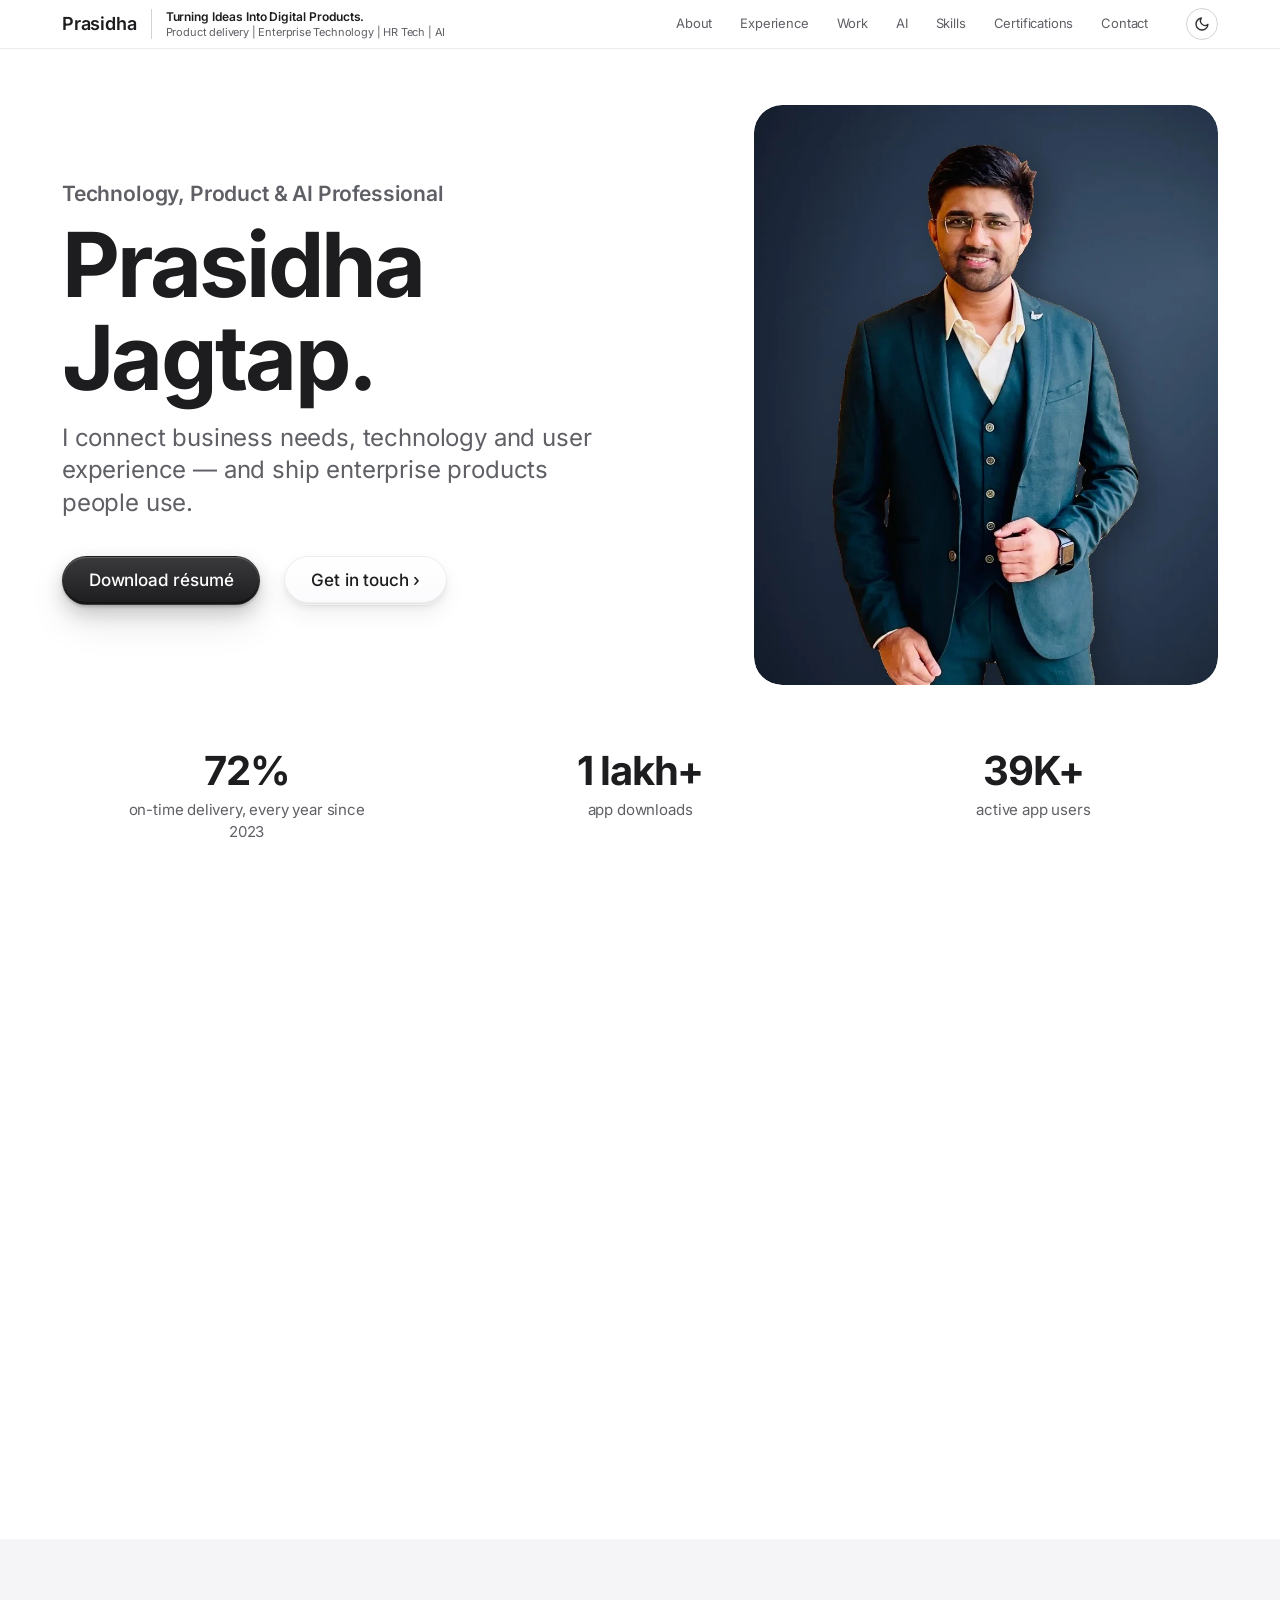
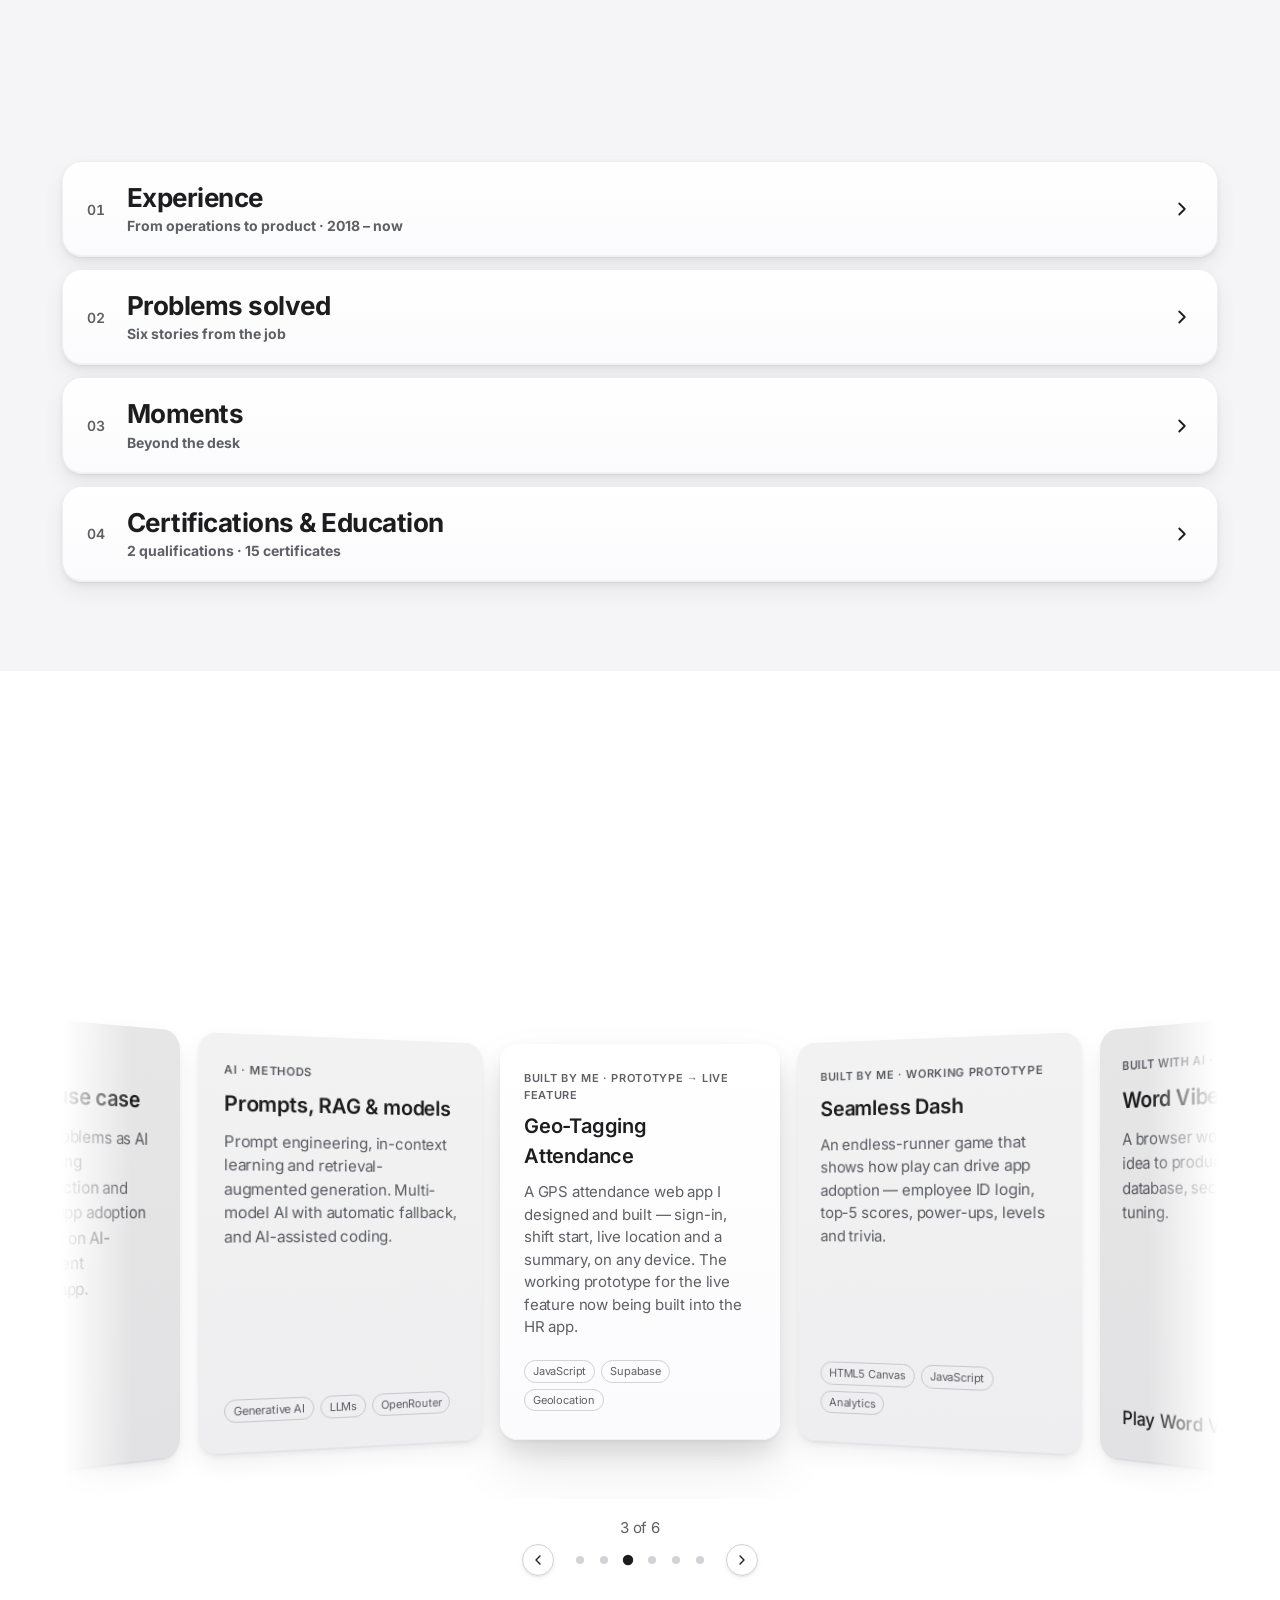
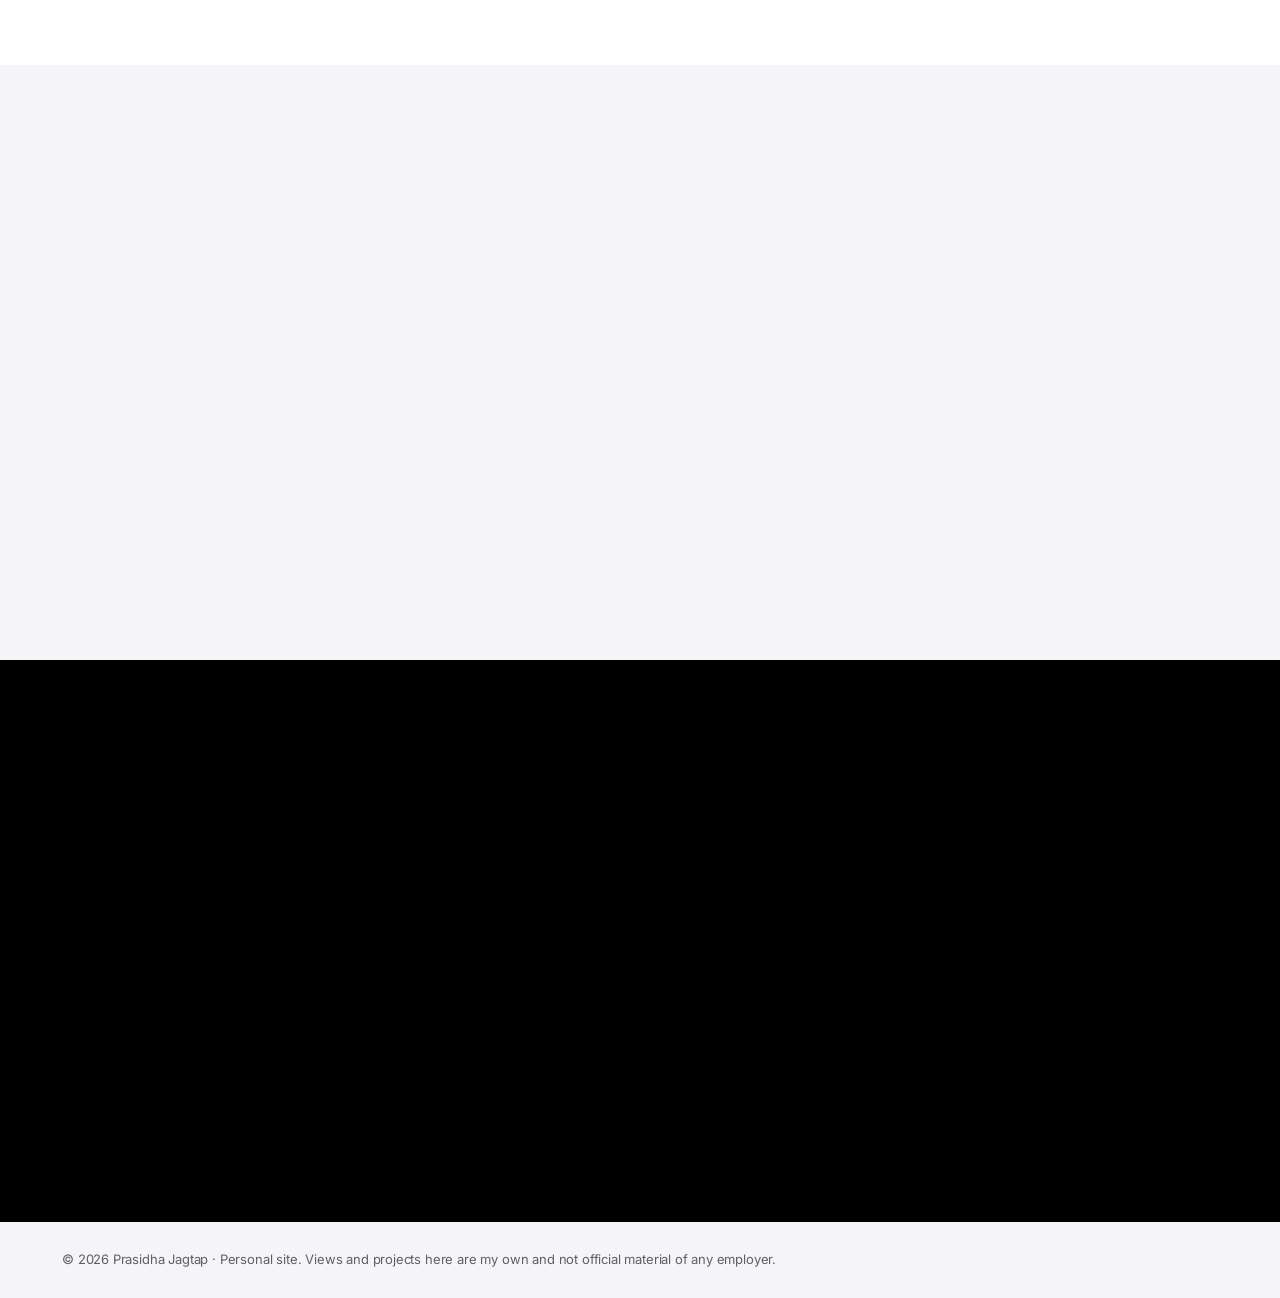
==== index.html @ 64212fa2 "Add "Want a website of your own?" one-tap enquiry at Let's talk - New button under the contact butto" ====
<!doctype html>
<!--
  Prasidha Jagtap — personal website
  Designed & developed by Prasidha Jagtap · https://prasidhajagtap.github.io/prasidha_jagtap/
  © 2026 Prasidha Jagtap. All rights reserved. Design, text, images and code may not be copied or reused without written permission.
-->
<html lang="en-IN" data-developer="Prasidha Jagtap">
<head>
  <meta charset="utf-8">
  <meta name="viewport" content="width=device-width, initial-scale=1, viewport-fit=cover">
  <meta http-equiv="X-UA-Compatible" content="IE=edge">
  <!-- Security: only this site's own files may load (plus the private visit counter); no injected scripts, frames or plugins -->
  <meta http-equiv="Content-Security-Policy" content="default-src 'self'; script-src 'self'; style-src 'self'; font-src 'self'; img-src 'self' data:; connect-src 'self' https://vibbknwnszoescejukud.supabase.co; object-src 'none'; base-uri 'self'; form-action 'none'; frame-src 'none'; upgrade-insecure-requests">
  <meta name="referrer" content="strict-origin-when-cross-origin">

  <!-- ===== SEO: main search result text ===== -->
  <!-- SITE ADDRESS: https://prasidhajagtap.github.io/prasidha_jagtap/
       If it changes (e.g. to Cloudflare), replace it in this file, robots.txt, sitemap.xml and 404.html. -->
  <title>Prasidha Jagtap – Technology, Product &amp; AI Professional</title>
  <meta name="description" content="Prasidha Jagtap – Technology, Product &amp; AI Professional. Turning ideas into digital products: product delivery, enterprise technology, HR tech and AI. Navi Mumbai, India.">
  <meta name="author" content="Prasidha Jagtap">
  <meta name="copyright" content="© 2026 Prasidha Jagtap. All rights reserved.">
  <meta name="designer" content="Prasidha Jagtap">
  <meta name="robots" content="index, follow, max-image-preview:large">
  <link rel="canonical" href="https://prasidhajagtap.github.io/prasidha_jagtap/">

  <!-- ===== Social share preview (LinkedIn, WhatsApp, X) ===== -->
  <meta property="og:type" content="profile">
  <meta property="og:site_name" content="Prasidha Jagtap">
  <meta property="og:title" content="Prasidha Jagtap – Technology, Product & AI Professional">
  <meta property="og:description" content="Turning ideas into digital products · Product delivery · Enterprise technology · HR tech · AI.">
  <meta property="og:url" content="https://prasidhajagtap.github.io/prasidha_jagtap/">
  <meta property="og:image" content="https://prasidhajagtap.github.io/prasidha_jagtap/assets/og-image.jpg?v=2">
  <meta property="og:image:type" content="image/jpeg">
  <meta property="og:image:width" content="1200">
  <meta property="og:image:height" content="630">
  <meta property="og:image:alt" content="Prasidha Jagtap – Technology, Product & AI Professional">
  <meta property="og:locale" content="en_IN">
  <meta property="profile:first_name" content="Prasidha">
  <meta property="profile:last_name" content="Jagtap">
  <meta name="twitter:card" content="summary_large_image">
  <meta name="twitter:title" content="Prasidha Jagtap – Technology, Product & AI Professional">
  <meta name="twitter:description" content="Turning ideas into digital products · Product delivery · Enterprise technology · HR tech · AI.">
  <meta name="twitter:image" content="https://prasidhajagtap.github.io/prasidha_jagtap/assets/og-image.jpg?v=2">

  <meta name="theme-color" content="#ffffff">
  <meta name="color-scheme" content="light dark">
  <meta name="format-detection" content="telephone=no">
  <link rel="icon" href="data:image/svg+xml,%3Csvg xmlns='http://www.w3.org/2000/svg' viewBox='0 0 64 64'%3E%3Crect width='64' height='64' rx='14' fill='%23000'/%3E%3Ctext x='32' y='44' font-family='-apple-system,Helvetica,Arial' font-size='34' font-weight='700' fill='%23fff' text-anchor='middle'%3EP%3C/text%3E%3C/svg%3E">
  <link rel="apple-touch-icon" href="assets/prasidha.jpg">
  <link rel="stylesheet" href="style.css?v=31">
  <script src="theme-init.js?v=31"></script>

  <!-- ===== Structured data: tells Google and AI search who this page is about ===== -->
  <script type="application/ld+json">
{
  "@context": "https://schema.org",
  "@type": "ProfilePage",
  "url": "https://prasidhajagtap.github.io/prasidha_jagtap/",
  "name": "Prasidha Jagtap – Technology, Product & AI Professional",
  "mainEntity": {
    "@type": "Person",
    "@id": "https://prasidhajagtap.github.io/prasidha_jagtap/#person",
    "name": "Prasidha Jagtap",
    "givenName": "Prasidha",
    "familyName": "Jagtap",
    "jobTitle": "Assistant Manager – Technology Analyst",
    "description": "Technology, Product & AI Professional turning ideas into digital products: product delivery, enterprise technology, HR tech and AI.",
    "url": "https://prasidhajagtap.github.io/prasidha_jagtap/",
    "image": "https://prasidhajagtap.github.io/prasidha_jagtap/assets/prasidha.jpg",
    "sameAs": [
      "https://www.linkedin.com/in/prasidhajagtap",
      "https://github.com/prasidhajagtap"
    ],
    "worksFor": {
      "@type": "Organization",
      "name": "Seamex",
      "description": "HR Shared Services Centre of the Aditya Birla Group",
      "parentOrganization": {
        "@type": "Organization",
        "name": "Aditya Birla Group"
      }
    },
    "address": {
      "@type": "PostalAddress",
      "addressLocality": "Navi Mumbai",
      "addressRegion": "Maharashtra",
      "addressCountry": "IN"
    },
    "alumniOf": [
      {
        "@type": "EducationalOrganization",
        "name": "CDAC Pune (Centre for Development of Advanced Computing)"
      },
      {
        "@type": "CollegeOrUniversity",
        "name": "St. Vincent Pallotti College of Engineering and Technology",
        "address": "Nagpur"
      }
    ],
    "hasCredential": [
      {
        "@type": "EducationalOccupationalCredential",
        "name": "Artificial Intelligence Essentials",
        "recognizedBy": {
          "@type": "Organization",
          "name": "University of Pennsylvania"
        }
      },
      {
        "@type": "EducationalOccupationalCredential",
        "name": "Introduction to User Experience Design",
        "recognizedBy": {
          "@type": "Organization",
          "name": "Georgia Institute of Technology"
        }
      },
      {
        "@type": "EducationalOccupationalCredential",
        "name": "Business Analysis Fundamentals",
        "recognizedBy": {
          "@type": "Organization",
          "name": "Microsoft"
        }
      },
      {
        "@type": "EducationalOccupationalCredential",
        "name": "Advanced Prompt Engineering for Everyone",
        "recognizedBy": {
          "@type": "Organization",
          "name": "Vanderbilt University"
        }
      }
    ],
    "knowsAbout": [
      "Product Delivery",
      "Product Management",
      "Product Ownership",
      "Digital Transformation",
      "Technology Analysis",
      "Product Solutioning",
      "Enterprise Applications",
      "HR Technology",
      "Mobile App Delivery",
      "Digital Employee Experience",
      "AI Enablement",
      "Generative AI",
      "Prompt Engineering",
      "Retrieval Augmented Generation",
      "AI-assisted Product Development",
      "UX Design",
      "User Journeys",
      "Requirements Analysis",
      "BRD",
      "FRD",
      "User Acceptance Testing",
      "Release Management",
      "Stakeholder Management",
      "Vendor Management",
      "Security Remediation",
      "ISO 9001 (QMS)",
      "ISO/IEC 27001 (ISMS)",
      "ISO/IEC 27701 (PIMS)",
      "Internal Audit",
      "Azure AD",
      "Microsoft Azure",
      "AWS",
      "PeopleSoft",
      "SharePoint",
      "Google Play Console",
      "Apple App Store Connect",
      "JavaScript",
      "React",
      "Node.js",
      "Java",
      "SQL"
    ],
    "alternateName": [
      "Prasidha",
      "prasidhajagtap"
    ],
    "knowsLanguage": [
      "English",
      "Hindi"
    ],
    "homeLocation": {
      "@type": "Place",
      "name": "Nagpur, Maharashtra, India"
    },
    "disambiguatingDescription": "Technology, Product & AI Professional"
  },
  "dateModified": "2026-10-04",
  "inLanguage": "en-IN",
  "creator": {
    "@id": "https://prasidhajagtap.github.io/prasidha_jagtap/#person"
  },
  "copyrightHolder": {
    "@id": "https://prasidhajagtap.github.io/prasidha_jagtap/#person"
  },
  "copyrightYear": 2026
}
  </script>
</head>
<body>

  <!-- ===== TOP MENU (frosted glass) ===== -->
  <nav class="nav" aria-label="Main">
    <div class="nav-inner">
      <a href="#top" class="brand">
        <!-- Small profile picture: slides in once the big photo has scrolled away -->
        <span class="brand-pic" aria-hidden="true"><picture>
          <source srcset="assets/prasidha-avatar.webp" type="image/webp">
          <img src="assets/prasidha-avatar.jpg" width="64" height="64" alt="">
        </picture></span>
        <span class="brand-name">Prasidha</span>
        <span class="brand-tag">
          <span class="bt-1">Turning Ideas Into Digital Products.</span>
          <span class="bt-2"><span class="nw">Product delivery |</span> <span class="nw">Enterprise Technology |</span> <span class="nw">HR Tech | AI</span></span>
        </span>
      </a>
      <div class="nav-right">
        <ul id="nav-links">
          <li><a href="#about">About</a></li>
          <li><a href="#experience">Experience</a></li>
          <li><a href="#work">Work</a></li>
          <li><a href="#ai">AI</a></li>
          <li><a href="#skills">Skills</a></li>
          <li><a href="#certifications">Certifications</a></li>
          <li><a href="#contact">Contact</a></li>
          <li class="menu-only"><button type="button" class="menu-theme" data-theme-toggle><span class="mt-dark">Dark mode</span><span class="mt-light">Light mode</span></button></li>
        </ul>
        <button type="button" class="icon-btn theme-toggle" aria-label="Switch to dark mode" data-theme-toggle>
          <svg class="moon" viewBox="0 0 24 24" fill="none" stroke="currentColor" stroke-width="2" stroke-linecap="round" stroke-linejoin="round" aria-hidden="true"><path d="M21 12.8A9 9 0 1 1 11.2 3a7 7 0 0 0 9.8 9.8z"/></svg>
          <svg class="sun" viewBox="0 0 24 24" fill="none" stroke="currentColor" stroke-width="2" stroke-linecap="round" aria-hidden="true"><circle cx="12" cy="12" r="4.5"/><path d="M12 2v2M12 20v2M4.9 4.9l1.4 1.4M17.7 17.7l1.4 1.4M2 12h2M20 12h2M4.9 19.1l1.4-1.4M17.7 6.3l1.4-1.4"/></svg>
        </button>
        <button type="button" class="icon-btn menu-toggle" aria-label="Open menu" aria-expanded="false" aria-controls="nav-links" data-menu-toggle>
          <svg viewBox="0 0 24 24" fill="none" stroke="currentColor" stroke-width="2" stroke-linecap="round" aria-hidden="true"><path d="M4 8h16M4 16h16"/></svg>
        </button>
      </div>
    </div>
  </nav>

  <main id="top">

    <!-- ===== HERO ===== -->
    <header class="hero">
      <div class="hero-text">
      <p class="eyebrow reveal">Technology, Product &amp; AI Professional</p>
      <h1 class="reveal">Prasidha Jagtap.</h1>
      <p class="lead reveal">I connect business needs, technology and user experience — and ship enterprise products people use.</p>
      <div class="actions reveal">
        <a class="btn btn-solid btn-3d hero-cta" href="assets/Prasidha-Jagtap-Resume.pdf" download data-resume>Download résumé</a>
        <a class="btn btn-soft btn-3d hero-cta" href="#contact">Get in touch <span aria-hidden="true">›</span></a>
      </div>
      </div>
      <figure class="portrait reveal">
        <picture>
          <source srcset="assets/prasidha.webp" type="image/webp">
          <img src="assets/prasidha.jpg" width="850" height="1062" fetchpriority="high" alt="Prasidha Jagtap, Technology, Product &amp; AI Professional">
        </picture>
      </figure>
    </header>

    <!-- ===== AT A GLANCE ===== -->
    <section class="stats-band" aria-label="At a glance">
      <div class="wrap stats">
        <div class="stat reveal"><strong>100%</strong><span>on-time delivery, every year since 2023</span></div>
        <div class="stat reveal"><strong>1 lakh+</strong><span>app downloads</span></div>
        <div class="stat reveal"><strong>54K+</strong><span>active app users</span></div>
        <div class="stat reveal"><strong>6</strong><span>countries the app launched in</span></div>
        <div class="stat reveal"><strong>100%</strong><span>security audit findings fixed</span></div>
        <div class="stat reveal"><strong>98%</strong><span>stable app releases, zero critical bugs</span></div>
      </div>
    </section>

    <!-- ===== ABOUT ===== -->
    <section id="about" class="section">
      <div class="wrap narrow">
        <p class="kicker reveal">About</p>
        <p class="statement reveal">
          <strong>I manage and take care of an enterprise HR app on iOS and Android</strong> — used by employees and managers from hire to retire —
          from an idea to a working release, across countries, teams and partners.
          <strong>I pair my technology knowledge with AI as a tool — to solve bigger problems and get more done.</strong>
        </p>
      </div>
    </section>

    <!-- ===== EXPLORE: stacked chapters (accordion) ===== -->
    <section id="explore" class="section alt">
      <div class="wrap">
        <p class="kicker reveal">Explore</p>
        <h2 class="reveal">My story, in chapters.</h2>

        <div class="stack-acc" data-accordion>

          <!-- 01 Experience -->
          <article class="acc" id="experience">
            <h3 class="acc-h">
              <button type="button" class="acc-btn" id="acc-exp-btn" aria-expanded="false" aria-controls="acc-exp">
                <span class="acc-num">01</span>
                <span class="acc-text"><span class="acc-title">Experience</span><span class="acc-sub">From operations to product · 2018 – now</span></span>
                <svg class="acc-chev" viewBox="0 0 24 24" fill="none" stroke="currentColor" stroke-width="2" stroke-linecap="round" stroke-linejoin="round" aria-hidden="true"><path d="M9 6l6 6-6 6"/></svg>
              </button>
            </h3>
            <div class="acc-panel" id="acc-exp" role="region" aria-labelledby="acc-exp-btn">
              <div class="acc-inner">

                <!-- Journey timeline: fills up on scroll, 2026 keeps pulsing -->
                <ol class="journey2" data-journey aria-label="Career journey">
                  <li><span class="j-dot" aria-hidden="true"></span><span class="j-year">2018</span><span class="j-label">Airline operations</span><span class="j-org">IndiGo Airlines</span></li>
                  <li><span class="j-dot" aria-hidden="true"></span><span class="j-year">2020</span><span class="j-label">Customer experience</span><span class="j-org">Amazon</span></li>
                  <li><span class="j-dot" aria-hidden="true"></span><span class="j-year">2023</span><span class="j-label">Full-stack training → Technology Analyst Trainee</span><span class="j-org">CDAC Pune</span></li>
                  <li><span class="j-dot" aria-hidden="true"></span><span class="j-year">2024</span><span class="j-label">Promoted to Assistant Manager</span><span class="j-org">Jun 2024</span></li>
                  <li class="j-now"><span class="j-dot" aria-hidden="true"></span><span class="j-year">2026</span><span class="j-label">Product delivery &amp; AI</span><span class="j-org">Now — and growing</span></li>
                </ol>

                <!-- Current role: short summary + "Know more" -->
                <article class="role current-role">
                  <div class="role-head">
                    <div>
                      <h4 class="role-name">Seamex · Aditya Birla Group</h4>
                      <p class="org">Assistant Manager — Technology Analyst · HR Shared Services Centre, Navi Mumbai</p>
                    </div>
                    <span class="year">Jun 2023 — Present</span>
                  </div>
                  <div class="mini-stats three">
                    <div><strong>3+</strong><span>years as a Technology Analyst</span></div>
                    <div><strong>5,000+</strong><span>users trained on the app</span></div>
                    <div><strong>10+</strong><span>live demos run</span></div>
                  </div>

                  <button type="button" class="btn btn-solid know-more" aria-expanded="false" aria-controls="exp-more" data-more>
                    <span data-more-label>Know more</span>
                    <svg viewBox="0 0 24 24" fill="none" stroke="currentColor" stroke-width="2" stroke-linecap="round" stroke-linejoin="round" aria-hidden="true"><path d="M6 9l6 6 6-6"/></svg>
                  </button>

                  <div class="more-panel" id="exp-more">
                    <div class="more-inner">
                      <h5 class="kicker">Also part of the role</h5>
                      <dl class="areas-list">
                        <div><dt>Data &amp; integration</dt><dd>Secure data transfers and master-data mapping — 100% data consistency across systems.</dd></div>
                        <div><dt>Cost optimisation</dt><dd>Infrastructure and storage cost analysis with IT and the development partner.</dd></div>
                        <div><dt>Documentation</dt><dd>Business, functional and test documents and SOPs for every change.</dd></div>
                      </dl>

                      <h5 class="kicker">Key highlights of work done on the app</h5>
                      <ul class="chips">
                        <li>Digital ID Card</li>
                        <li>Enterprise SSO sign-in</li>
                        <li>Account recovery (PIN reset)</li>
                        <li>PIN &amp; biometric login</li>
                        <li>Multi-device login</li>
                        <li>Interactive notifications</li>
                        <li>Interactive banners</li>
                        <li>Team events &amp; celebrations</li>
                        <li>Leave cancellation</li>
                        <li>Development plans</li>
                        <li>Employee surveys</li>
                        <li>Awards &amp; nominations</li>
                        <li>Dark mode</li>
                        <li>Accessibility</li>
                        <li>Security &amp; stability updates</li>
                      </ul>

                      <div class="earlier">
                        <h5 class="kicker">Before technology</h5>
                        <div class="row">
                          <div>
                            <h4>Associate · Amazon</h4>
                            <p class="org">Handled high volumes of customer calls and emails in a structured, service-driven process — sharpening issue resolution, clear communication and process discipline.</p>
                          </div>
                        </div>
                        <div class="row">
                          <div>
                            <h4>Officer – Security · IndiGo Airlines</h4>
                            <p class="org">Kept the aerodrome secure and supported flight and passenger safety under strict aviation procedures — building operational discipline, attention to detail and calm under pressure.</p>
                          </div>
                        </div>
                      </div>
                    </div>
                  </div>
                </article>
              </div>
            </div>
          </article>

          <!-- 02 Problems solved -->
          <article class="acc" id="work">
            <h3 class="acc-h">
              <button type="button" class="acc-btn" id="acc-work-btn" aria-expanded="false" aria-controls="acc-work">
                <span class="acc-num">02</span>
                <span class="acc-text"><span class="acc-title">Problems solved</span><span class="acc-sub">Six stories from the job</span></span>
                <svg class="acc-chev" viewBox="0 0 24 24" fill="none" stroke="currentColor" stroke-width="2" stroke-linecap="round" stroke-linejoin="round" aria-hidden="true"><path d="M9 6l6 6-6 6"/></svg>
              </button>
            </h3>
            <div class="acc-panel" id="acc-work" role="region" aria-labelledby="acc-work-btn">
              <div class="acc-inner">
                <div class="coverflow cf-dark cf-cards" data-coverflow data-cf-mode="cards" aria-roledescription="carousel" aria-label="Problems solved">
                  <div class="cf-stage">
                  <article class="card case cf-item">
                    <p class="status">App feature · Rollout &amp; training</p>
                    <h4>Geo-fencing attendance</h4>
                    <p>Supported the rollout of the app’s geo-fencing attendance feature and trained business teams to use it.</p>
                  </article>
                  <article class="card case cf-item">
                    <p class="status">Global rollout</p>
                    <h4>Taking the HR app to new countries</h4>
                    <p>Managed the app's launch end to end in Canada, parts of the USA, Sweden, Thailand, Indonesia and China — with daily check-ins on risks and progress.</p>
                    <p class="result">Private access for teams across <strong>13+ regions</strong>.</p>
                  </article>
                  <article class="card case cf-item">
                    <p class="status">Sign-in &amp; security</p>
                    <h4>A simpler, safer login experience</h4>
                    <p>Enhanced the app’s authentication with enterprise single sign-on (SSO), refreshed the login screen, and improved account recovery and multi-device notifications.</p>
                    <p class="result"><strong>15% fewer</strong> login issues.</p>
                  </article>
                  <article class="card case cf-item">
                    <p class="status">Event app · Managed end to end</p>
                    <h4>Group Awards App</h4>
                    <p>Managed and handled the complete app for a group-wide awards programme in FY 2025&#8209;26 — from solutioning and setup to running it live throughout the event, with on-ground support for attendees on iOS and Android.</p>
                    <p class="result"><strong>1,060 downloads</strong> — 598 iOS, 462 Android.</p>
                  </article>
                  <article class="card case cf-item">
                    <p class="status">Quality at scale</p>
                    <h4>Releases people can trust</h4>
                    <p>Tested every build, found the patterns behind repeat issues, and helped first-line support fix them faster.</p>
                    <p class="result"><strong>12% faster</strong> fixes · <strong>200+</strong> issues solved, <strong>98%</strong> answered on time.</p>
                  </article>
                  <article class="card case cf-item">
                    <p class="status">Enablement</p>
                    <h4>Helping people actually use the app</h4>
                    <p>Wrote clear user guides and stakeholder documents, and standard templates for change requests and FAQs.</p>
                    <p class="result"><strong>20% more</strong> feature use · <strong>35%</strong> better audit readiness.</p>
                  </article>
                  </div>
                  <p class="cf-caption" aria-live="polite" data-cf-caption></p>
                  <div class="cf-controls">
                    <button type="button" class="icon-btn" data-cf-prev aria-label="Previous"><svg viewBox="0 0 24 24" fill="none" stroke="currentColor" stroke-width="2" stroke-linecap="round" stroke-linejoin="round" aria-hidden="true"><path d="M15 6l-6 6 6 6"/></svg></button>
                    <div class="cf-dots" data-cf-dots></div>
                    <button type="button" class="icon-btn" data-cf-next aria-label="Next"><svg viewBox="0 0 24 24" fill="none" stroke="currentColor" stroke-width="2" stroke-linecap="round" stroke-linejoin="round" aria-hidden="true"><path d="M9 6l6 6-6 6"/></svg></button>
                  </div>
                </div>
              </div>
            </div>
          </article>

          <!-- 03 Moments (Cover Flow) -->
          <article class="acc" id="moments">
            <h3 class="acc-h">
              <button type="button" class="acc-btn" id="acc-mom-btn" aria-expanded="false" aria-controls="acc-mom">
                <span class="acc-num">03</span>
                <span class="acc-text"><span class="acc-title">Moments</span><span class="acc-sub">Beyond the desk</span></span>
                <svg class="acc-chev" viewBox="0 0 24 24" fill="none" stroke="currentColor" stroke-width="2" stroke-linecap="round" stroke-linejoin="round" aria-hidden="true"><path d="M9 6l6 6-6 6"/></svg>
              </button>
            </h3>
            <div class="acc-panel" id="acc-mom" role="region" aria-labelledby="acc-mom-btn">
              <div class="acc-inner">
                <div class="coverflow cf-dark cf-photos" data-coverflow data-cf-mode="photos" aria-roledescription="carousel" aria-label="Moments">
                  <div class="cf-stage">
                    <figure class="cf-item cf-linkedin">
                      <picture>
                        <source srcset="assets/moment-linkedin.webp" type="image/webp">
                        <img src="assets/moment-linkedin.jpg" width="1000" height="1000" loading="lazy"
                             alt="Prasidha Jagtap celebrating a LinkedIn follower milestone on the company page">
                      </picture>
                      <figcaption><strong>First milestone.</strong> Celebrating a follower milestone on the company LinkedIn page I managed.</figcaption>
                    </figure>
                    <figure class="cf-item cf-site">
                      <picture>
                        <source srcset="assets/moment-site-visit.webp" type="image/webp">
                        <img src="assets/moment-site-visit.jpg" width="800" height="1200" loading="lazy"
                             alt="Prasidha Jagtap on site, training users on the HR app">
                      </picture>
                      <figcaption><strong>On the ground.</strong> Training users on the HR app at a business unit’s site.</figcaption>
                    </figure>
                    <figure class="cf-item cf-summit">
                      <picture>
                        <source srcset="assets/moment-ai-summit.webp" type="image/webp">
                        <img src="assets/moment-ai-summit.jpg" width="800" height="1067" loading="lazy"
                             alt="Prasidha Jagtap at the ServiceNow AI Summit">
                      </picture>
                      <figcaption><strong>Keeping up.</strong> At the ServiceNow AI Summit, following how AI is changing enterprise technology.</figcaption>
                    </figure>
                  </div>
                  <p class="cf-caption" aria-live="polite" data-cf-caption></p>
                  <div class="cf-controls">
                    <button type="button" class="icon-btn" data-cf-prev aria-label="Previous photo"><svg viewBox="0 0 24 24" fill="none" stroke="currentColor" stroke-width="2" stroke-linecap="round" stroke-linejoin="round" aria-hidden="true"><path d="M15 6l-6 6 6 6"/></svg></button>
                    <div class="cf-dots" data-cf-dots></div>
                    <button type="button" class="icon-btn" data-cf-next aria-label="Next photo"><svg viewBox="0 0 24 24" fill="none" stroke="currentColor" stroke-width="2" stroke-linecap="round" stroke-linejoin="round" aria-hidden="true"><path d="M9 6l6 6-6 6"/></svg></button>
                  </div>
                </div>
              </div>
            </div>
          </article>

          <!-- 04 Certifications & Education -->
          <article class="acc" id="certifications">
            <h3 class="acc-h">
              <button type="button" class="acc-btn" id="acc-cert-btn" aria-expanded="false" aria-controls="acc-cert">
                <span class="acc-num">04</span>
                <span class="acc-text"><span class="acc-title">Certifications &amp; Education</span><span class="acc-sub">2 qualifications · 15 certificates</span></span>
                <svg class="acc-chev" viewBox="0 0 24 24" fill="none" stroke="currentColor" stroke-width="2" stroke-linecap="round" stroke-linejoin="round" aria-hidden="true"><path d="M9 6l6 6-6 6"/></svg>
              </button>
            </h3>
            <div class="acc-panel" id="acc-cert" role="region" aria-labelledby="acc-cert-btn">
              <div class="acc-inner">
                <div class="rows edu" id="education">
                  <div class="row">
                    <div>
                      <h4>PG Diploma in Advanced Computing (PG-DAC)</h4>
                      <p class="org">CDAC Pune · Full-stack development · 73%</p>
                    </div>
                    <span class="year">2023</span>
                  </div>
                  <div class="row">
                    <div>
                      <h4>B.E. Electronics &amp; Telecommunication Engineering</h4>
                      <p class="org">St. Vincent Pallotti College of Engineering and Technology, Nagpur · CGPA 7.09</p>
                    </div>
                    <span class="year">2017</span>
                  </div>
                </div>

                <div class="certs">
                  <div class="cert-group">
                    <h4>AI</h4>
                    <ul>
                      <li><strong>Artificial Intelligence Essentials</strong><span>University of Pennsylvania · 2026</span></li>
                      <li><strong>Advanced Prompt Engineering for Everyone</strong><span>Vanderbilt University · 2025</span></li>
                      <li><strong>Prompt Engineering for ChatGPT</strong><span>Vanderbilt University · 2022</span></li>
                    </ul>
                  </div>
                  <div class="cert-group">
                    <h4>Product &amp; UX</h4>
                    <ul>
                      <li><strong>Introduction to User Experience Design</strong><span>Georgia Institute of Technology · 2026</span></li>
                      <li><strong>Business Analysis Fundamentals</strong><span>Microsoft · 2026</span></li>
                      <li><strong>Agile Project Management with Jira Cloud</strong><span>LinkedIn · 2023</span></li>
                      <li><strong>Business Analysis: Essential Tools and Techniques</strong><span>LinkedIn · 2023</span></li>
                    </ul>
                  </div>
                  <div class="cert-group">
                    <h4>Data</h4>
                    <ul>
                      <li><strong>Power BI: Dashboards for Beginners</strong><span>LinkedIn · 2025</span></li>
                      <li><strong>Excel Basics for Data Analysis</strong><span>IBM · 2024</span></li>
                      <li><strong>SQL (Basic)</strong><span>HackerRank · 2023</span></li>
                      <li><strong>Learning Python</strong><span>LinkedIn · 2022</span></li>
                    </ul>
                  </div>
                  <div class="cert-group">
                    <h4>Quality, security &amp; customer</h4>
                    <ul>
                      <li><strong>Internal Auditor – ISO 9001 (QMS)</strong><span>Certified 2024 · recertified 2026</span></li>
                      <li><strong>Internal Auditor – ISO/IEC 27001 (ISMS)</strong><span>Certified 2024 · recertified 2026</span></li>
                      <li><strong>Internal Auditor – ISO/IEC 27701 (PIMS)</strong><span>Certified 2024 · recertified 2026</span></li>
                      <li><strong>Customer Relationship Management</strong><span>Starweaver · 2024</span></li>
                    </ul>
                  </div>
                </div>
              </div>
            </div>
          </article>
        </div>
      </div>
    </section>

    <!-- ===== AI & THINGS I'VE BUILT: one curved ring of cards ===== -->
    <section id="ai" class="section">
      <div class="wrap">
        <p class="kicker reveal">AI &amp; my work</p>
        <h2 class="reveal">AI, put to work.</h2>
        <p class="section-lead reveal">I don't just talk about AI — I use it to build, and I help teams find where it fits.</p>

        <!-- Curved 3D ring of cards: drag, swipe, arrows or click a side card -->
        <div class="ring" data-ring aria-roledescription="carousel" aria-label="AI and things I've made">
          <div class="ring-stage">
            <div class="ring-track">
              <article class="card ring-card">
                <p class="status">AI · Use cases</p>
                <h3>Find the right use case</h3>
                <p>I frame business problems as AI problems — like using classification, prediction and grouping to lift HR app adoption — and have worked on AI-powered development suggestions in the app.</p>
              </article>
              <article class="card ring-card">
                <p class="status">AI · Methods</p>
                <h3>Prompts, RAG &amp; models</h3>
                <p>Prompt engineering, in-context learning and retrieval-augmented generation. Multi-model AI with automatic fallback, and AI-assisted coding.</p>
                <ul class="stack"><li>Generative AI</li><li>LLMs</li><li>OpenRouter</li></ul>
              </article>
              <article class="card ring-card" id="projects">
                <p class="status">Built by me · Prototype → live feature</p>
                <h3>Geo-Tagging Attendance</h3>
                <p>A GPS attendance web app I designed and built — sign-in, shift start, live location and a summary, on any device. The working prototype for the live feature now being built into the HR app.</p>
                <ul class="stack"><li>JavaScript</li><li>Supabase</li><li>Geolocation</li></ul>
              </article>
              <article class="card ring-card">
                <p class="status">Built by me · Working prototype</p>
                <h3>Seamless Dash</h3>
                <p>An endless-runner game that shows how play can drive app adoption — employee ID login, top-5 scores, power-ups, levels and trivia.</p>
                <ul class="stack"><li>HTML5 Canvas</li><li>JavaScript</li><li>Analytics</li></ul>
              </article>
              <article class="card ring-card">
                <p class="status">Built with AI · Live</p>
                <h3>Word Vibe</h3>
                <p>A browser word game taken from idea to product — design, UI, database, security, testing and tuning.</p>
                <a class="more" href="https://prasidhajagtap.github.io/word_vibe/" target="_blank" rel="noopener noreferrer">Play Word Vibe <span aria-hidden="true">›</span></a>
              </article>
              <article class="card ring-card">
                <p class="status">Built with AI · You're on it</p>
                <h3>This website</h3>
                <p>Designed and shipped with Claude Code — light and dark mode, search-ready, tested on phones, tablets and in-app browsers.</p>
              </article>
            </div>
          </div>
          <p class="cf-caption" aria-live="polite" data-ring-caption></p>
          <div class="cf-controls">
            <button type="button" class="icon-btn" data-ring-prev aria-label="Previous card"><svg viewBox="0 0 24 24" fill="none" stroke="currentColor" stroke-width="2" stroke-linecap="round" stroke-linejoin="round" aria-hidden="true"><path d="M15 6l-6 6 6 6"/></svg></button>
            <div class="cf-dots" data-ring-dots></div>
            <button type="button" class="icon-btn" data-ring-next aria-label="Next card"><svg viewBox="0 0 24 24" fill="none" stroke="currentColor" stroke-width="2" stroke-linecap="round" stroke-linejoin="round" aria-hidden="true"><path d="M9 6l6 6-6 6"/></svg></button>
          </div>
        </div>
      </div>
    </section>

    <!-- ===== SKILLS (tabs) ===== -->
    <section id="skills" class="section alt">
      <div class="wrap">
        <p class="kicker reveal">Skills</p>
        <h2 class="reveal">The toolkit.</h2>

        <div class="tabs reveal" data-tabs>
          <div class="tab-list" role="tablist" aria-label="Skill areas">
            <button type="button" role="tab" id="tab-delivery" aria-controls="panel-delivery" aria-selected="true">Product delivery</button>
            <button type="button" role="tab" id="tab-ux" aria-controls="panel-ux" aria-selected="false" tabindex="-1">Solutioning &amp; UX</button>
            <button type="button" role="tab" id="tab-quality" aria-controls="panel-quality" aria-selected="false" tabindex="-1">Requirements &amp; quality</button>
            <button type="button" role="tab" id="tab-platforms" aria-controls="panel-platforms" aria-selected="false" tabindex="-1">Enterprise platforms</button>
            <button type="button" role="tab" id="tab-build" aria-controls="panel-build" aria-selected="false" tabindex="-1">Build &amp; data</button>
            <button type="button" role="tab" id="tab-social" aria-controls="panel-social" aria-selected="false" tabindex="-1">Social media</button>
          </div>

          <div class="tab-panel" role="tabpanel" id="panel-delivery" aria-labelledby="tab-delivery" tabindex="0">
            <h3 class="sr-only">Product delivery</h3>
            <p>Planning, tracking and shipping releases with partners — on time.</p>
            <ul class="chips"><li>Project planning &amp; tracking</li><li>Release management</li><li>International rollouts</li><li>Agile ways of working</li><li>Risk &amp; dependency tracking</li><li>Vendor &amp; stakeholder management</li></ul>
          </div>
          <div class="tab-panel" role="tabpanel" id="panel-ux" aria-labelledby="tab-ux" tabindex="0" hidden>
            <h3 class="sr-only">Solutioning &amp; UX</h3>
            <p>Designing features and user journeys that are simple, secure and easy to adopt.</p>
            <ul class="chips"><li>Feature solutioning</li><li>User journeys</li><li>Login &amp; security flows</li><li>UX design basics</li><li>Demos &amp; walkthroughs</li></ul>
          </div>
          <div class="tab-panel" role="tabpanel" id="panel-quality" aria-labelledby="tab-quality" tabindex="0" hidden>
            <h3 class="sr-only">Requirements &amp; quality</h3>
            <p>Clear requirements in, stable releases out — with support that learns from every issue.</p>
            <ul class="chips"><li>Requirements analysis</li><li>BRD / FRD</li><li>Test documents</li><li>UAT &amp; SIT</li><li>Incident &amp; request management</li><li>SOPs &amp; user guides</li></ul>
          </div>
          <div class="tab-panel" role="tabpanel" id="panel-platforms" aria-labelledby="tab-platforms" tabindex="0" hidden>
            <h3 class="sr-only">Enterprise platforms</h3>
            <p>Day-to-day work across the systems behind a large enterprise HR app.</p>
            <ul class="chips"><li>Microsoft Azure</li><li>Azure AD / SSO</li><li>AWS</li><li>PeopleSoft</li><li>SharePoint</li><li>Google Play Console</li><li>Apple App Store Connect</li></ul>
          </div>
          <div class="tab-panel" role="tabpanel" id="panel-build" aria-labelledby="tab-build" tabindex="0" hidden>
            <h3 class="sr-only">Build &amp; data</h3>
            <p>Hands-on enough to prototype my own ideas and talk shop with developers.</p>
            <ul class="chips"><li>JavaScript</li><li>React</li><li>Node.js</li><li>Java</li><li>SQL</li><li>HTML5 / CSS</li><li>Supabase</li><li>Firebase</li><li>Python (basic)</li><li>Power BI</li><li>Excel</li><li>Jira</li></ul>
          </div>
          <div class="tab-panel" role="tabpanel" id="panel-social" aria-labelledby="tab-social" tabindex="0" hidden>
            <h3 class="sr-only">Social media &amp; employer branding</h3>
            <p>A skill beyond my day-to-day role: I managed the company LinkedIn page end to end — content planning, writing, engagement and tracking — turning technology, product and people stories into posts that grew an audience.</p>
            <div class="mini-stats two">
              <div><strong>3,500+</strong><span>followers, up from 1,376</span></div>
              <div><strong>1,000+</strong><span>average impressions per post</span></div>
            </div>
            <ul class="chips"><li>Content strategy</li><li>Copywriting</li><li>Employer branding</li><li>Community engagement</li><li>Performance tracking</li></ul>
          </div>
        </div>
      </div>
    </section>

    <!-- ===== CONTACT ===== -->
    <section id="contact" class="section dark">
      <div class="wrap narrow center">
        <h2 class="big reveal">Let's talk.</h2>
        <p class="lead reveal">Open to conversations on product ownership, product consulting, digital transformation and AI enablement. Based in Navi Mumbai, from Nagpur.</p>
        <div class="actions reveal">
          <button type="button" class="btn btn-invert" data-contact-open>Email me</button>
          <a class="btn btn-ghost" href="https://www.linkedin.com/in/prasidhajagtap" target="_blank" rel="noopener noreferrer me">LinkedIn</a>
          <a class="btn btn-ghost" href="assets/Prasidha-Jagtap-Resume.pdf" download data-resume>Résumé</a>
        </div>
        <button type="button" class="build-cta reveal" data-build-open>
          <svg viewBox="0 0 24 24" fill="none" stroke="currentColor" stroke-width="2" stroke-linecap="round" stroke-linejoin="round" aria-hidden="true"><path d="M12 3l1.9 5.1L19 10l-5.1 1.9L12 17l-1.9-5.1L5 10l5.1-1.9z"/><path d="M19 15l.8 2.2L22 18l-2.2.8L19 21l-.8-2.2L16 18l2.2-.8z"/></svg>
          Want a website of your own?
        </button>
        <!-- Feedback: a quiet question, shown once, only after reaching this section -->
        <div class="fb-ask" data-fb-ask hidden>
          <span data-fb-ask-text>Enjoying the profile?</span>
          <button type="button" class="fb-thumb" data-vote="up" aria-label="Yes, I like it"><svg viewBox="0 0 24 24" fill="none" stroke="currentColor" stroke-width="2" stroke-linecap="round" stroke-linejoin="round" aria-hidden="true"><path d="M7 10v12"/><path d="M15 5.88 14 10h5.83a2 2 0 0 1 1.92 2.56l-2.33 8A2 2 0 0 1 17.5 22H4a2 2 0 0 1-2-2v-8a2 2 0 0 1 2-2h2.76a2 2 0 0 0 1.79-1.11L12 2a3.13 3.13 0 0 1 3 3.88Z"/></svg></button>
          <button type="button" class="fb-thumb" data-vote="down" aria-label="Not really"><svg viewBox="0 0 24 24" fill="none" stroke="currentColor" stroke-width="2" stroke-linecap="round" stroke-linejoin="round" aria-hidden="true"><path d="M17 14V2"/><path d="M9 18.12 10 14H4.17a2 2 0 0 1-1.92-2.56l2.33-8A2 2 0 0 1 6.5 2H20a2 2 0 0 1 2 2v8a2 2 0 0 1-2 2h-2.76a2 2 0 0 0-1.79 1.11L12 22a3.13 3.13 0 0 1-3-3.88Z"/></svg></button>
        </div>
      </div>
    </section>
  </main>

  <footer class="footer">
    <div class="wrap">
      <p>© <span id="year">2026</span> Prasidha Jagtap · Personal site. Views and projects here are my own and not official material of any employer.</p>
    </div>
  </footer>

  <!-- ===== BACK TO TOP (appears after scrolling down) ===== -->
  <button type="button" class="icon-btn to-top" aria-label="Back to top" data-to-top>
    <svg viewBox="0 0 24 24" fill="none" stroke="currentColor" stroke-width="2" stroke-linecap="round" stroke-linejoin="round" aria-hidden="true"><path d="M12 19V5M5 12l7-7 7 7"/></svg>
  </button>

  <!-- ===== BOOKMARKS: small tab under the menu; lists only the headings already passed ===== -->
  <div class="marks" data-marks>
    <button type="button" class="icon-btn marks-btn" aria-expanded="false" aria-controls="marks-panel" aria-label="Jump back to a section" data-marks-btn>
      <svg viewBox="0 0 24 24" fill="none" stroke="currentColor" stroke-width="2" stroke-linecap="round" stroke-linejoin="round" aria-hidden="true"><path d="M6.5 3.5h11v17l-5.5-4-5.5 4z"/></svg>
    </button>
    <nav class="marks-panel" id="marks-panel" aria-label="Sections you have passed" hidden>
      <p class="marks-title">Jump back to</p>
      <ol>
        <li><a href="#about">About</a></li>
        <li><a href="#experience">Experience</a></li>
        <li><a href="#work">Problems solved</a></li>
        <li><a href="#moments">Moments</a></li>
        <li><a href="#certifications">Certifications</a></li>
        <li><a href="#ai">AI &amp; my work</a></li>
        <li><a href="#skills">Skills</a></li>
        <li><a href="#contact">Contact</a></li>
      </ol>
    </nav>
  </div>

  <!-- ===== FEEDBACK (3–4 quick questions, Duolingo style) ===== -->
  <div class="fb-sheet" id="fb-sheet" hidden>
    <div class="fb-backdrop" data-fb-close></div>
    <div class="fb-card" role="dialog" aria-modal="true" aria-labelledby="fb-title">
      <div class="fb-top">
        <button type="button" class="fb-x" data-fb-close aria-label="Close feedback"><svg viewBox="0 0 24 24" fill="none" stroke="currentColor" stroke-width="2.4" stroke-linecap="round" aria-hidden="true"><path d="M6 6l12 12M18 6L6 18"/></svg></button>
        <div class="fb-progress" data-fb-progress aria-hidden="true"></div>
      </div>
      <p class="fb-cheer" data-fb-cheer aria-live="polite"></p>
      <div class="fb-stage" data-fb-stage></div>
      <div class="fb-foot" data-fb-foot hidden>
        <button type="button" class="btn btn-solid btn-3d fb-next" data-fb-next>Skip</button>
      </div>
      <div class="fb-confirm" data-fb-confirm hidden>
        <p class="fb-confirm-title" data-fb-confirm-text>So close!</p>
        <div class="fb-confirm-actions">
          <button type="button" class="btn btn-solid btn-3d" data-fb-stay>Keep going</button>
          <button type="button" class="fb-skip" data-fb-leave>Leave anyway</button>
        </div>
      </div>
    </div>
  </div>

  <!-- ===== CONTACT FORM (opens the visitor's own email app; nothing is stored or sent by this site) ===== -->
  <div class="modal" id="contact-modal" hidden>
    <div class="modal-backdrop" data-contact-close></div>
    <div class="modal-card" role="dialog" aria-modal="true" aria-labelledby="contact-title">
      <button type="button" class="icon-btn modal-close" aria-label="Close" data-contact-close>
        <svg viewBox="0 0 24 24" fill="none" stroke="currentColor" stroke-width="2" stroke-linecap="round" aria-hidden="true"><path d="M6 6l12 12M18 6L6 18"/></svg>
      </button>
      <h2 id="contact-title">Send a message</h2>
      <p class="modal-note">This opens your own email app with the message ready to send. Nothing is stored on this website.</p>
      <form id="contact-form" novalidate>
        <label>Your name
          <input type="text" name="name" autocomplete="name" maxlength="80" required>
        </label>
        <label>Company <span class="optional">(optional)</span>
          <input type="text" name="company" autocomplete="organization" maxlength="100">
        </label>
        <label>Topic
          <select name="topic">
            <option>Job opportunity</option>
            <option>Consulting / collaboration</option>
            <option>Just saying hello</option>
          </select>
        </label>
        <label>Message
          <textarea name="message" rows="5" maxlength="1200" required></textarea>
        </label>
        <!-- Hidden trap field: people never see it, simple spam bots fill it in -->
        <label class="hp" aria-hidden="true">Leave this empty
          <input type="text" name="website" tabindex="-1" autocomplete="off">
        </label>
        <p class="form-error" role="alert" hidden>Please add your name and a message.</p>
        <button type="submit" class="btn btn-solid btn-block">Open in my email app</button>
      </form>
      <div class="fallback">
        <p>Email app didn't open? Copy the address instead:</p>
        <div class="copy-row">
          <span class="email-out" data-email-text>Tap “Show email”</span>
          <button type="button" class="btn btn-small" data-email-copy>Show email</button>
        </div>
      </div>
    </div>
  </div>

  <!-- ===== WEBSITE ENQUIRY (message is ready; one tap opens the visitor's email app) ===== -->
  <div class="modal" id="build-modal" hidden>
    <div class="modal-backdrop" data-build-close></div>
    <div class="modal-card" role="dialog" aria-modal="true" aria-labelledby="build-title">
      <button type="button" class="icon-btn modal-close" aria-label="Close" data-build-close>
        <svg viewBox="0 0 24 24" fill="none" stroke="currentColor" stroke-width="2" stroke-linecap="round" aria-hidden="true"><path d="M6 6l12 12M18 6L6 18"/></svg>
      </button>
      <h2 id="build-title">Let’s build yours</h2>
      <p class="modal-note">Your message is ready — nothing to fill in. Tap <b>Send enquiry</b> and it opens in your email app.</p>
      <div class="mail-preview">
        <p class="mail-row"><span>To</span>Prasidha Jagtap</p>
        <p class="mail-row"><span>Subject</span><b data-build-subject></b></p>
        <p class="mail-body" data-build-body></p>
      </div>
      <button type="button" class="btn btn-solid btn-3d btn-block" data-build-send>Send enquiry</button>
      <p class="mail-alt">No email app? Open it in <a href="#" target="_blank" rel="noopener noreferrer" data-build-web="gmail">Gmail</a> or <a href="#" target="_blank" rel="noopener noreferrer" data-build-web="outlook">Outlook</a>.</p>
    </div>
  </div>

  <script src="site-config.js?v=31" defer></script>
  <script src="main.js?v=31" defer></script>
</body>
</html>
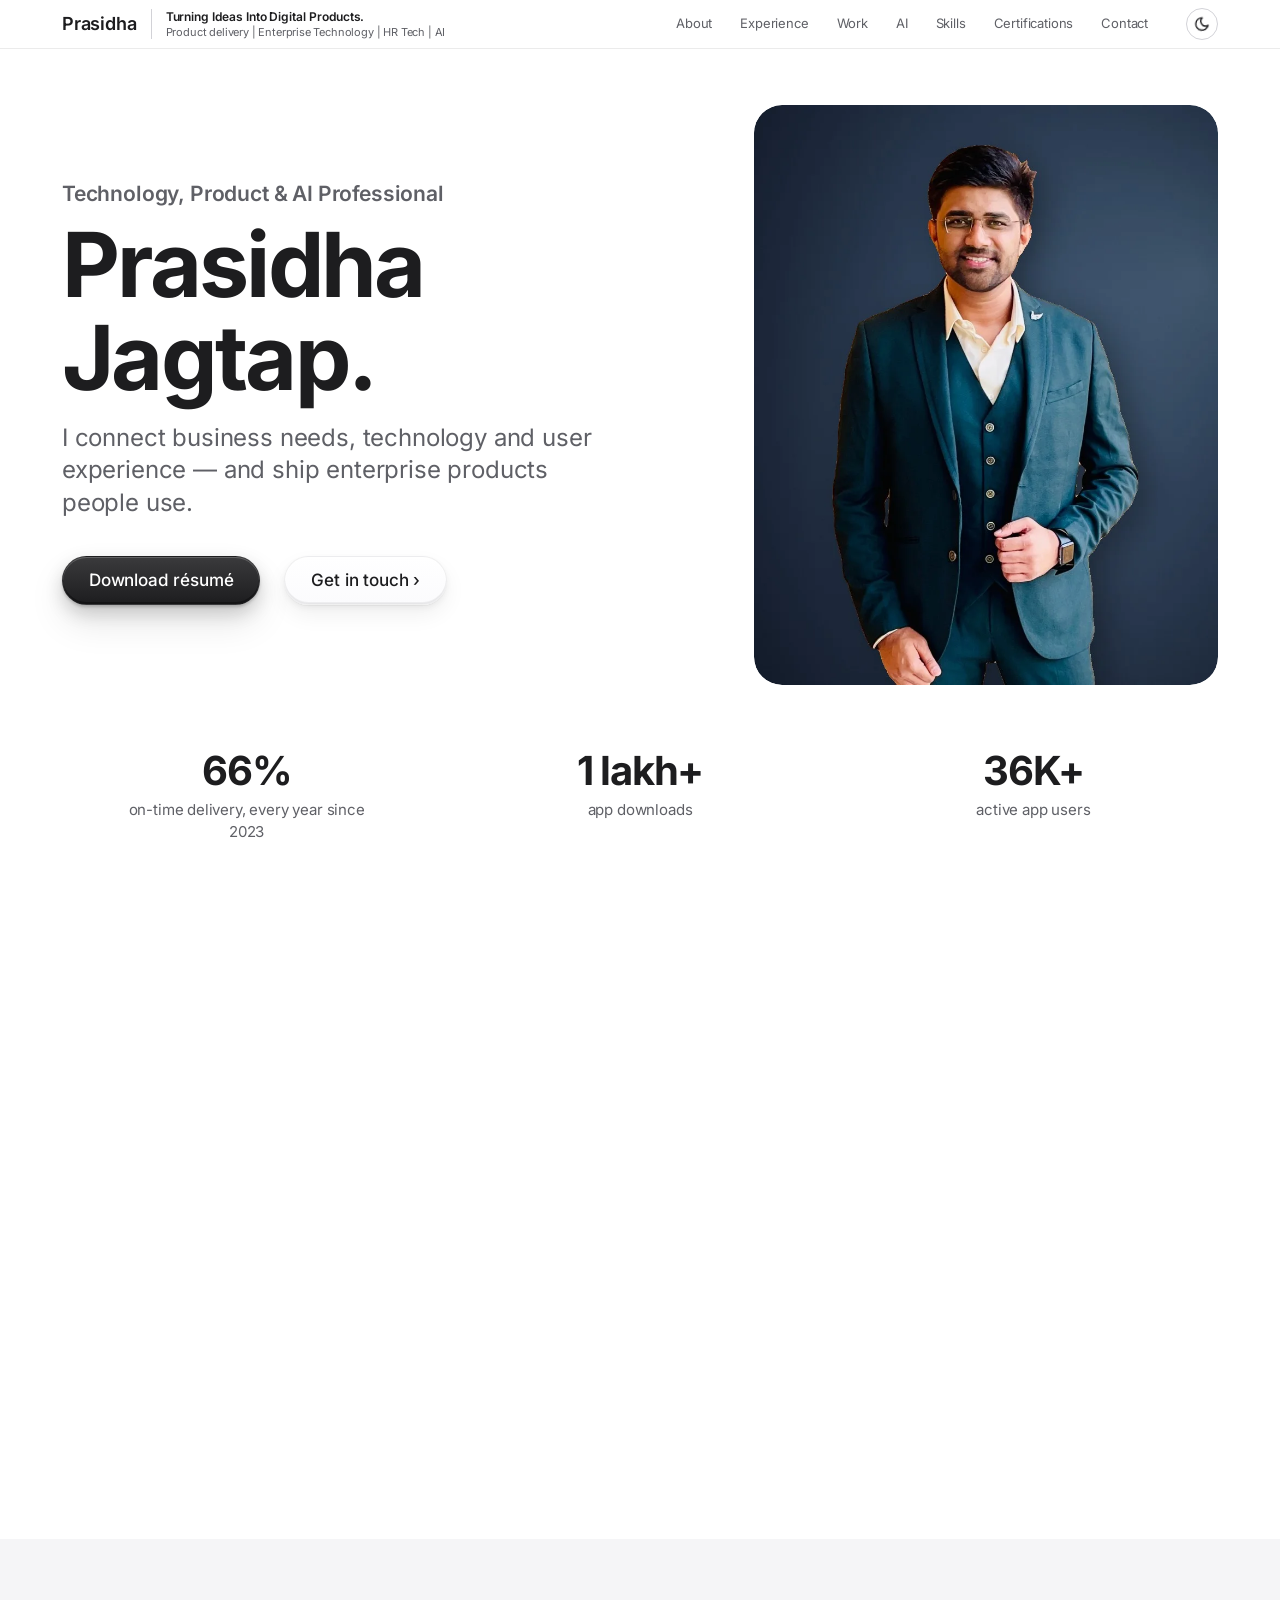
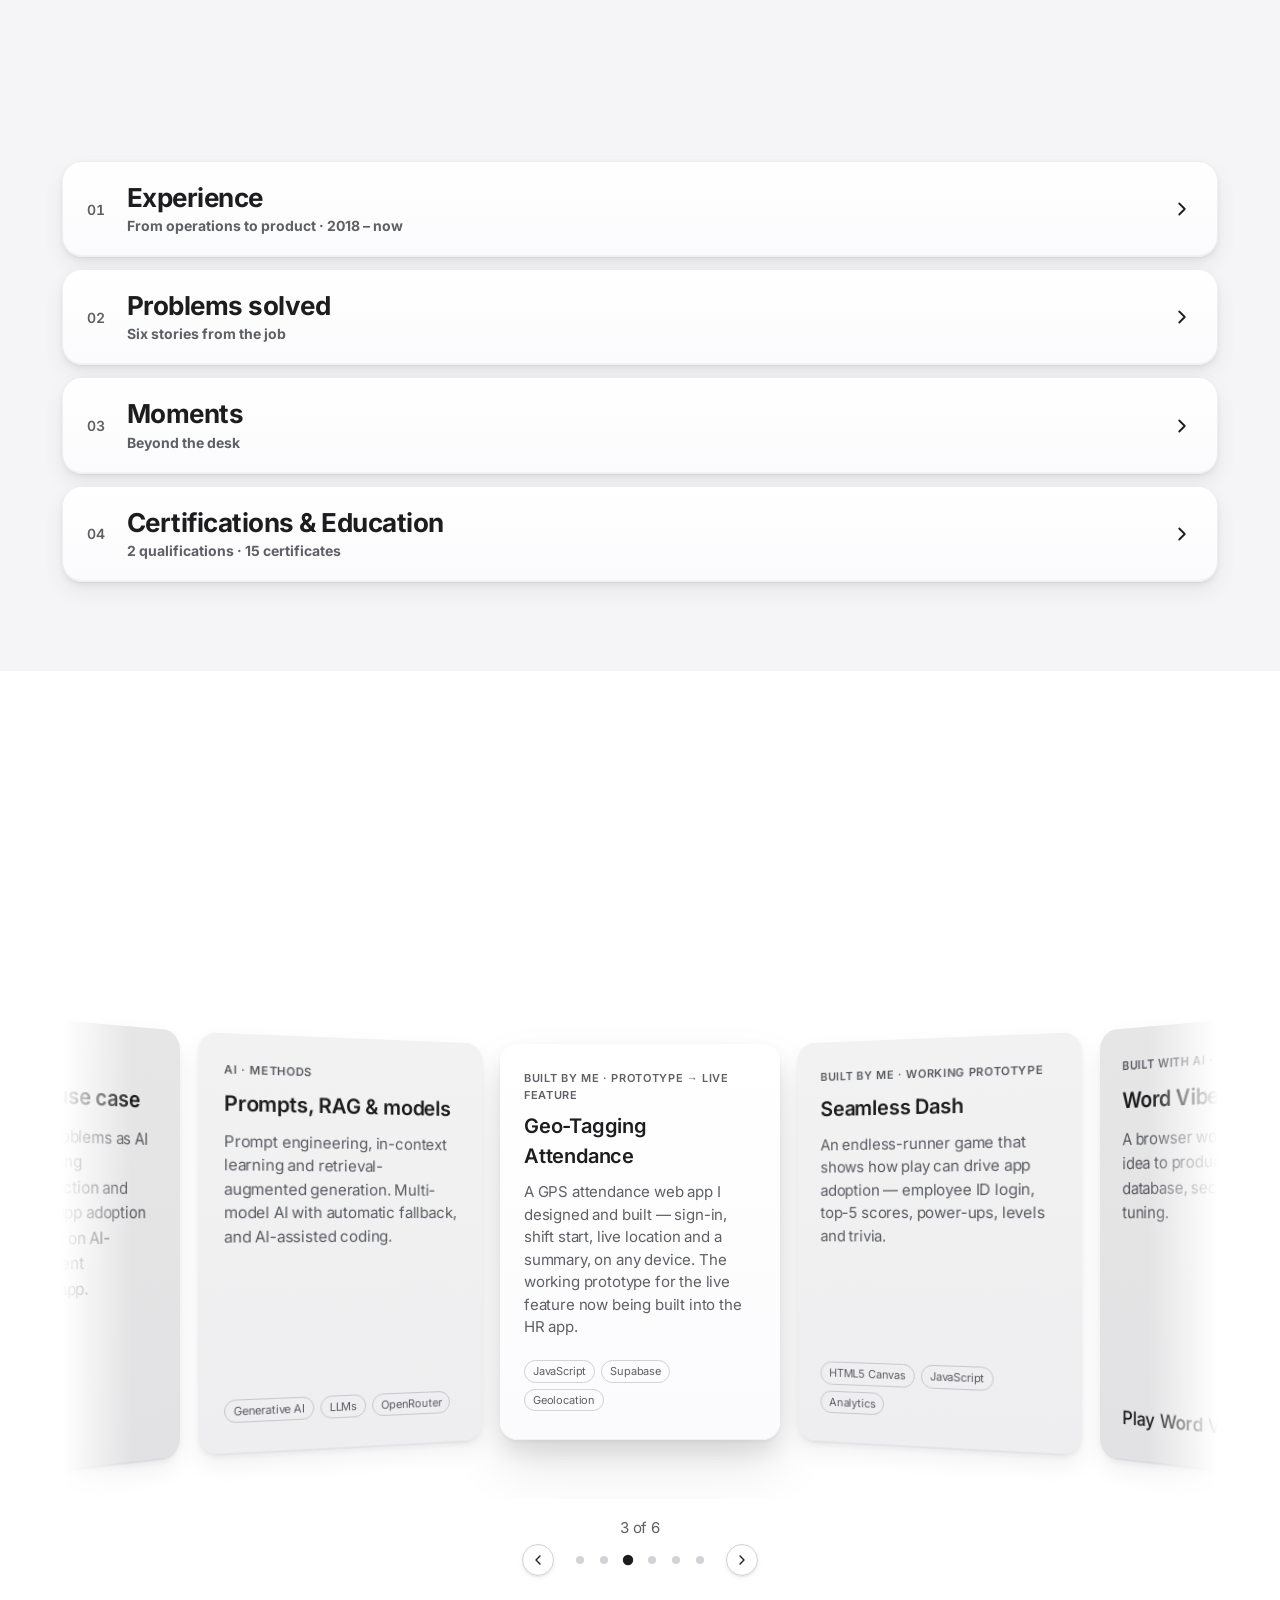
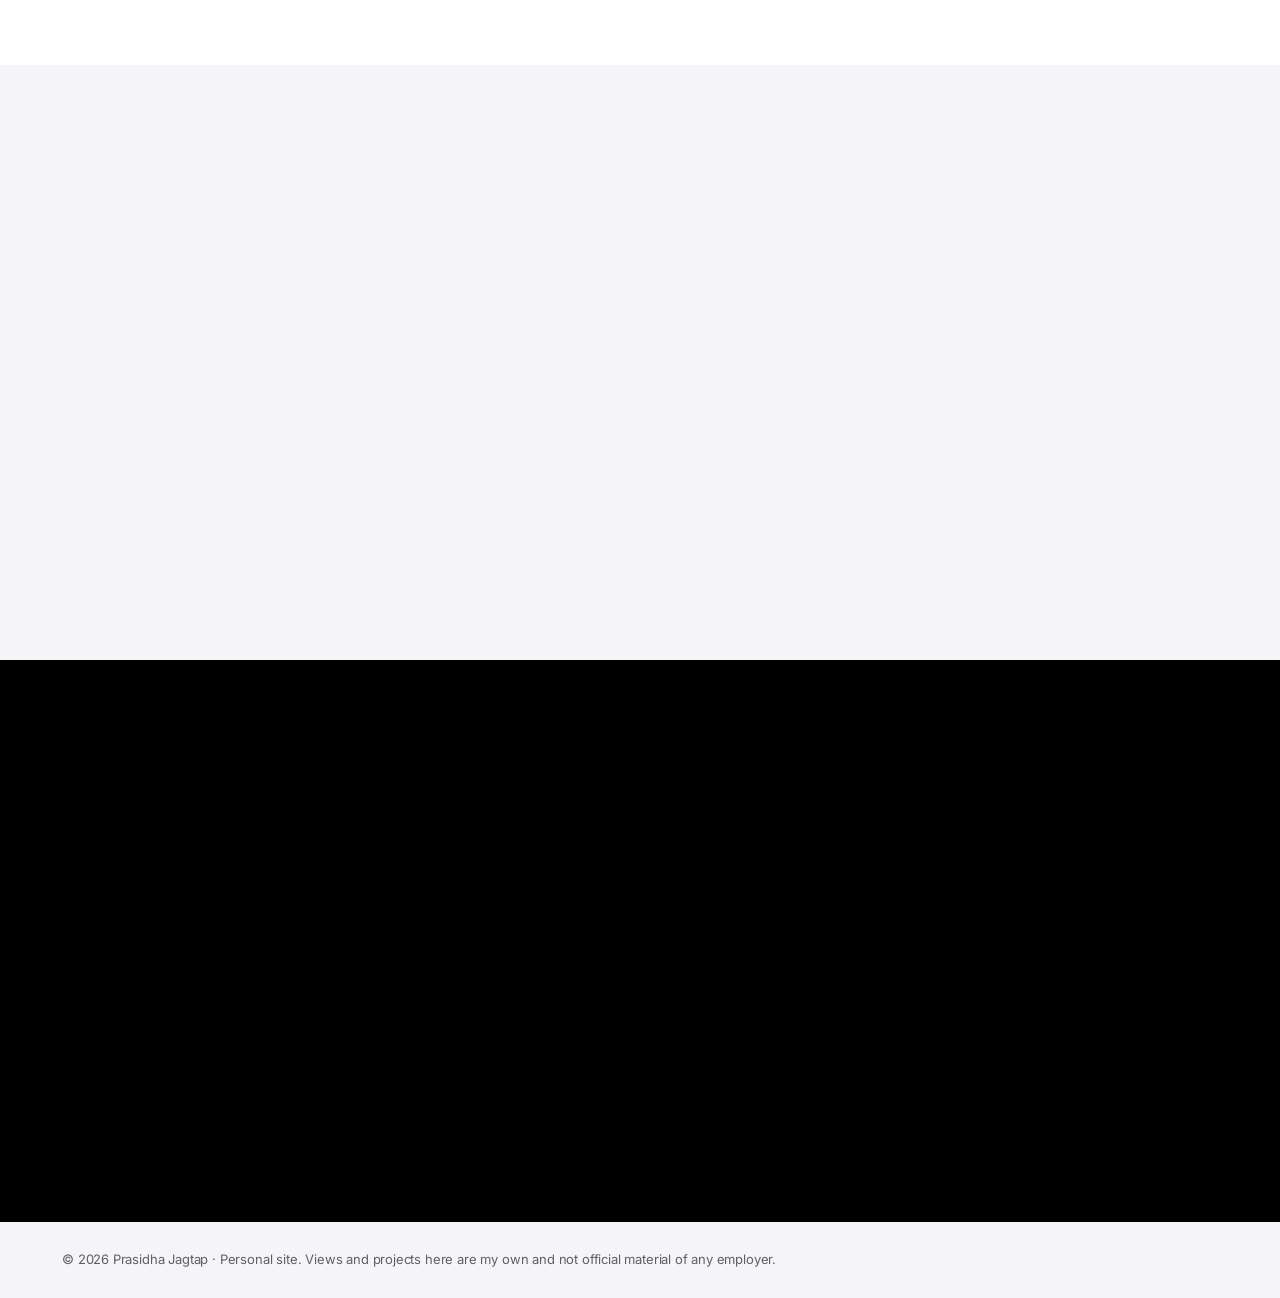
==== commit f8da575f: "Count "Want a website of your own?" opens and sends for the admin page - New record_build(step) data" ====
--- a/index.html
+++ b/index.html
@@ -48,8 +48,8 @@
   <meta name="format-detection" content="telephone=no">
   <link rel="icon" href="data:image/svg+xml,%3Csvg xmlns='http://www.w3.org/2000/svg' viewBox='0 0 64 64'%3E%3Crect width='64' height='64' rx='14' fill='%23000'/%3E%3Ctext x='32' y='44' font-family='-apple-system,Helvetica,Arial' font-size='34' font-weight='700' fill='%23fff' text-anchor='middle'%3EP%3C/text%3E%3C/svg%3E">
   <link rel="apple-touch-icon" href="assets/prasidha.jpg">
-  <link rel="stylesheet" href="style.css?v=31">
-  <script src="theme-init.js?v=31"></script>
+  <link rel="stylesheet" href="style.css?v=32">
+  <script src="theme-init.js?v=32"></script>
 
   <!-- ===== Structured data: tells Google and AI search who this page is about ===== -->
   <script type="application/ld+json">
@@ -816,7 +816,7 @@
     </div>
   </div>
 
-  <script src="site-config.js?v=31" defer></script>
-  <script src="main.js?v=31" defer></script>
+  <script src="site-config.js?v=32" defer></script>
+  <script src="main.js?v=32" defer></script>
 </body>
 </html>
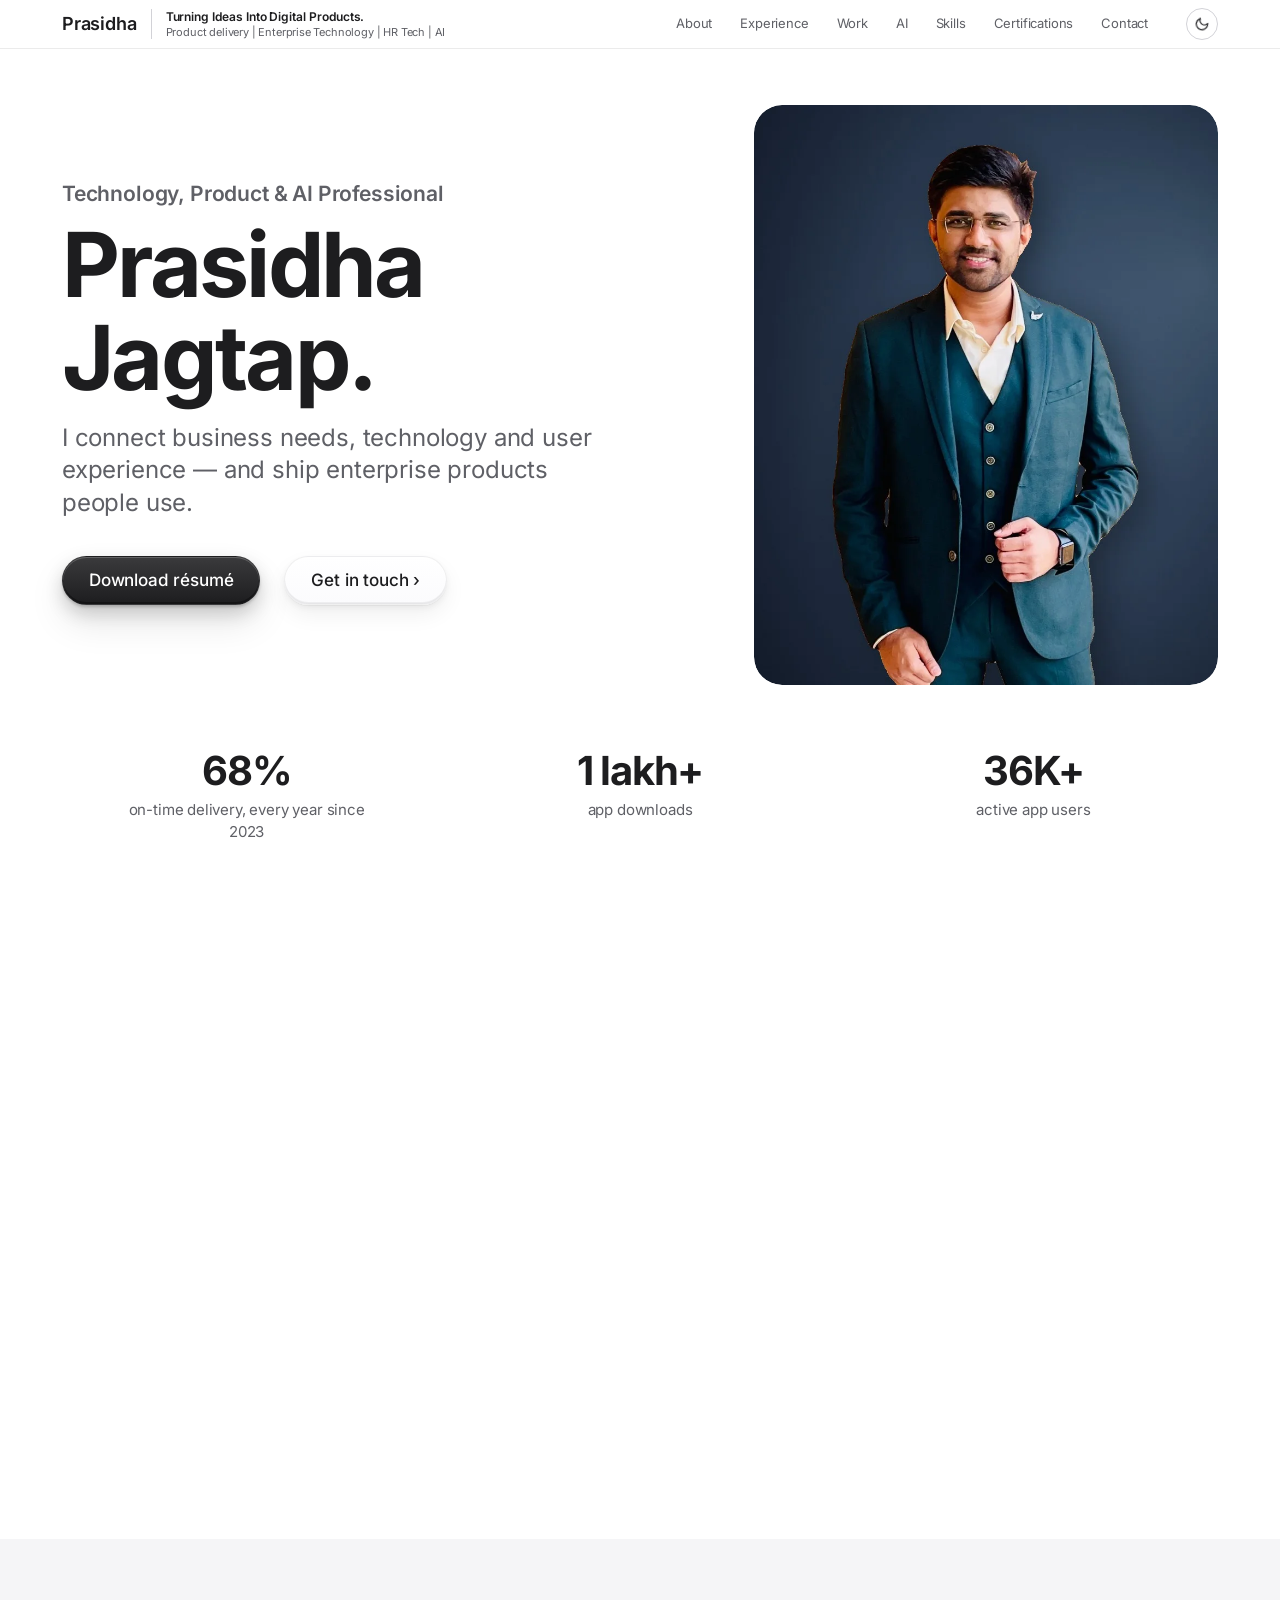
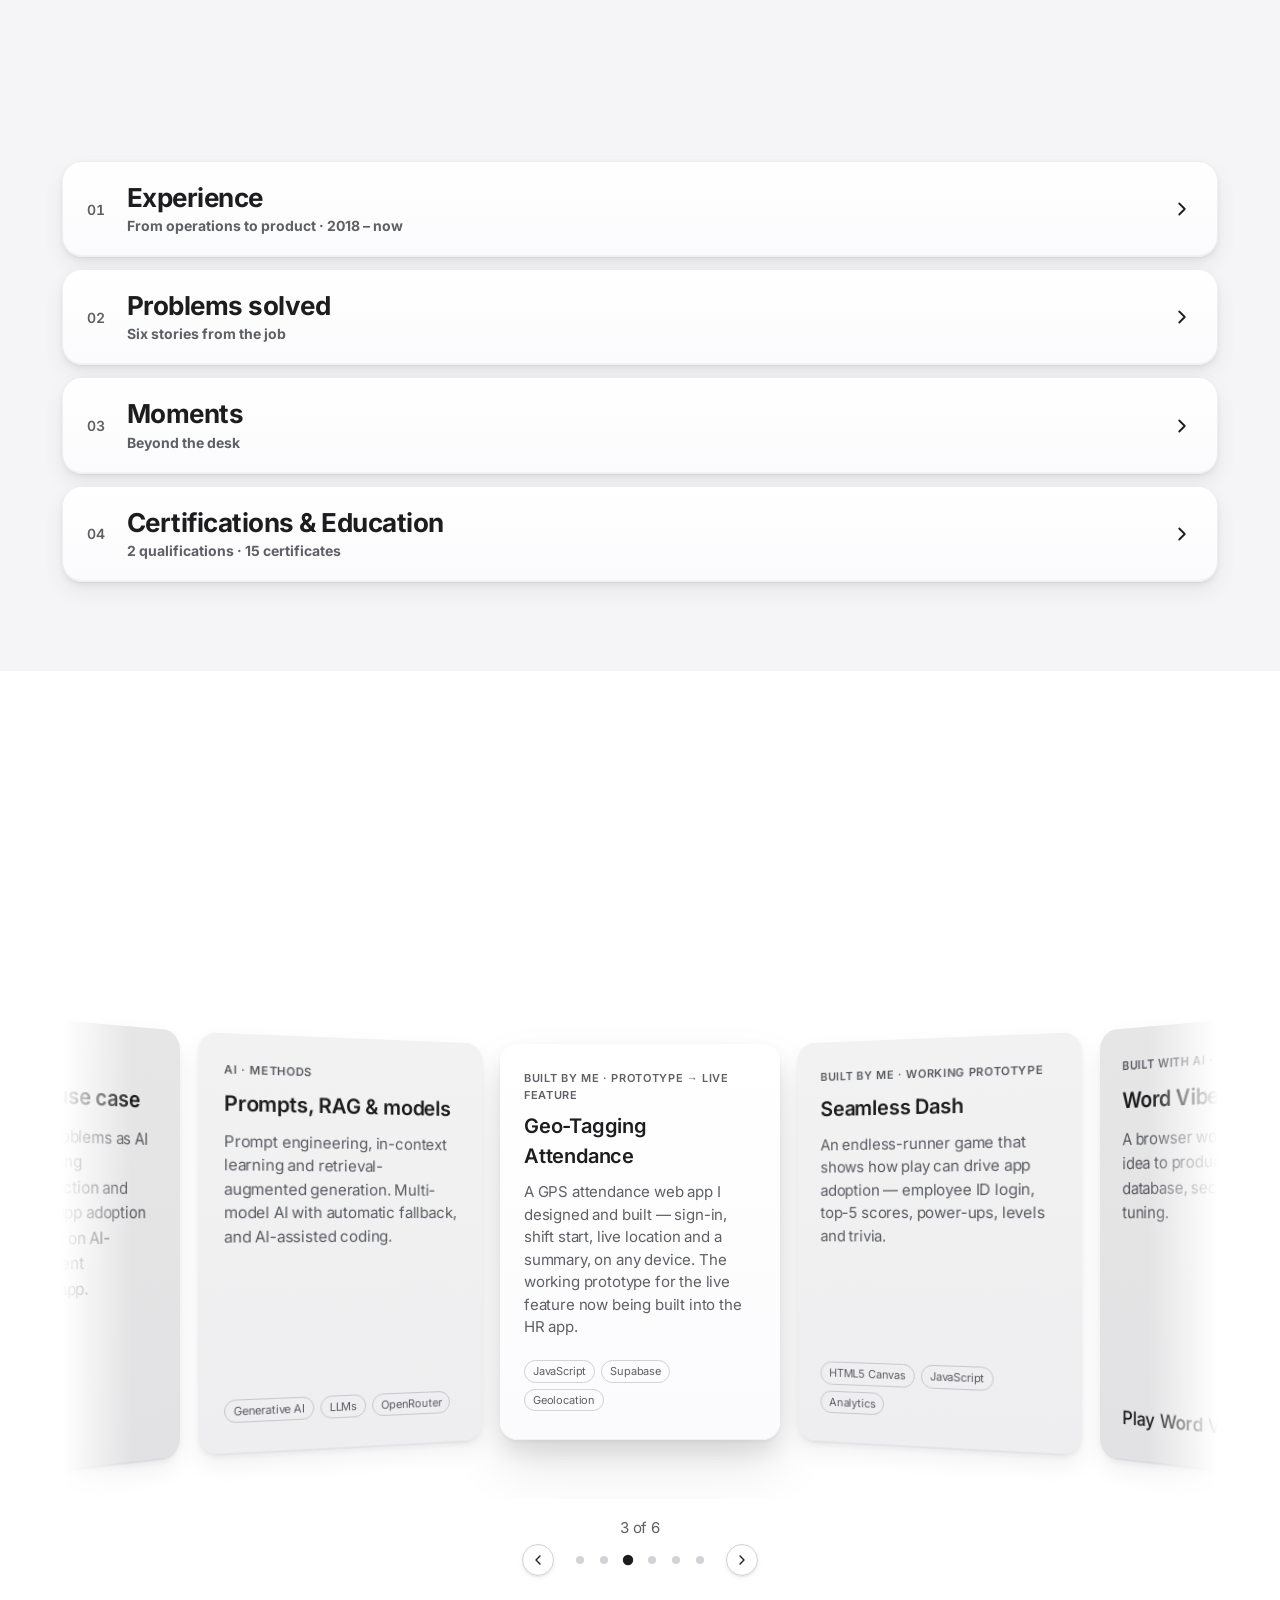
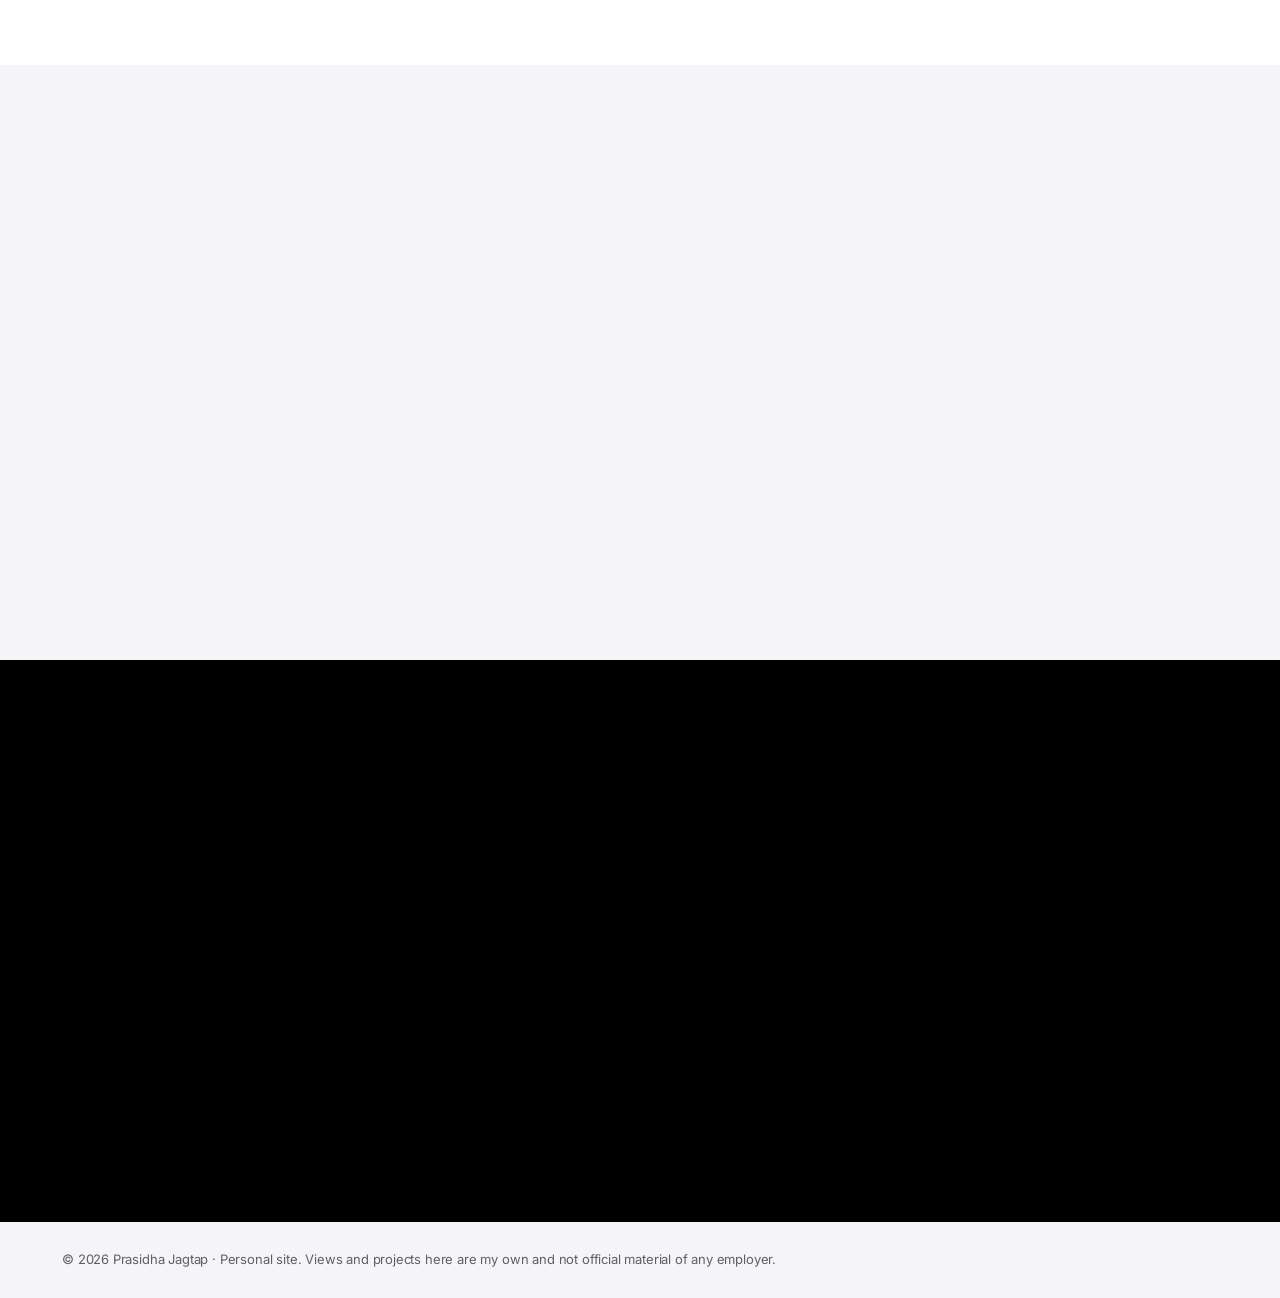
==== commit 5d2afad7: "Security & health audit fixes - Spam limits key on cf-connecting-ip (set by Supabase's Cloudflare ed" ====
--- a/index.html
+++ b/index.html
@@ -48,8 +48,8 @@
   <meta name="format-detection" content="telephone=no">
   <link rel="icon" href="data:image/svg+xml,%3Csvg xmlns='http://www.w3.org/2000/svg' viewBox='0 0 64 64'%3E%3Crect width='64' height='64' rx='14' fill='%23000'/%3E%3Ctext x='32' y='44' font-family='-apple-system,Helvetica,Arial' font-size='34' font-weight='700' fill='%23fff' text-anchor='middle'%3EP%3C/text%3E%3C/svg%3E">
   <link rel="apple-touch-icon" href="assets/prasidha.jpg">
-  <link rel="stylesheet" href="style.css?v=32">
-  <script src="theme-init.js?v=32"></script>
+  <link rel="stylesheet" href="style.css?v=33">
+  <script src="theme-init.js?v=33"></script>
 
   <!-- ===== Structured data: tells Google and AI search who this page is about ===== -->
   <script type="application/ld+json">
@@ -816,7 +816,7 @@
     </div>
   </div>
 
-  <script src="site-config.js?v=32" defer></script>
-  <script src="main.js?v=32" defer></script>
+  <script src="site-config.js?v=33" defer></script>
+  <script src="main.js?v=33" defer></script>
 </body>
 </html>
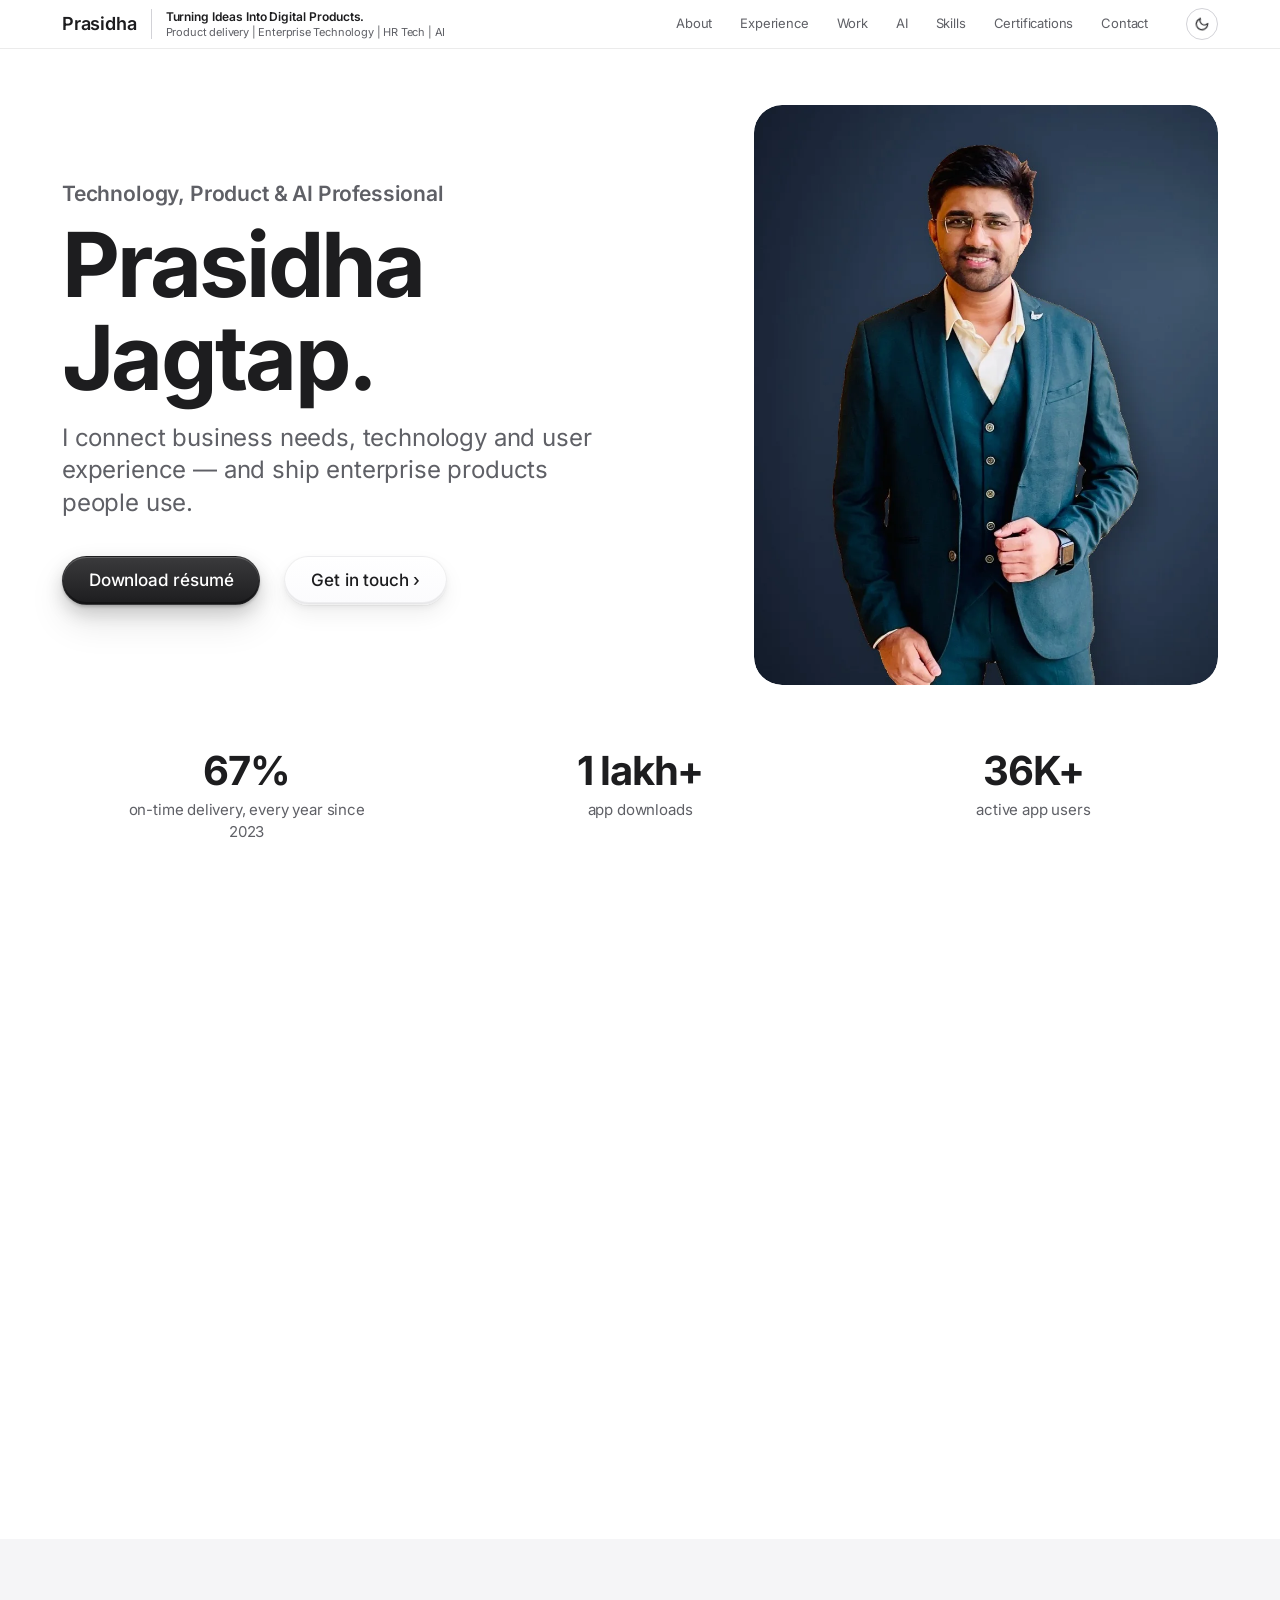
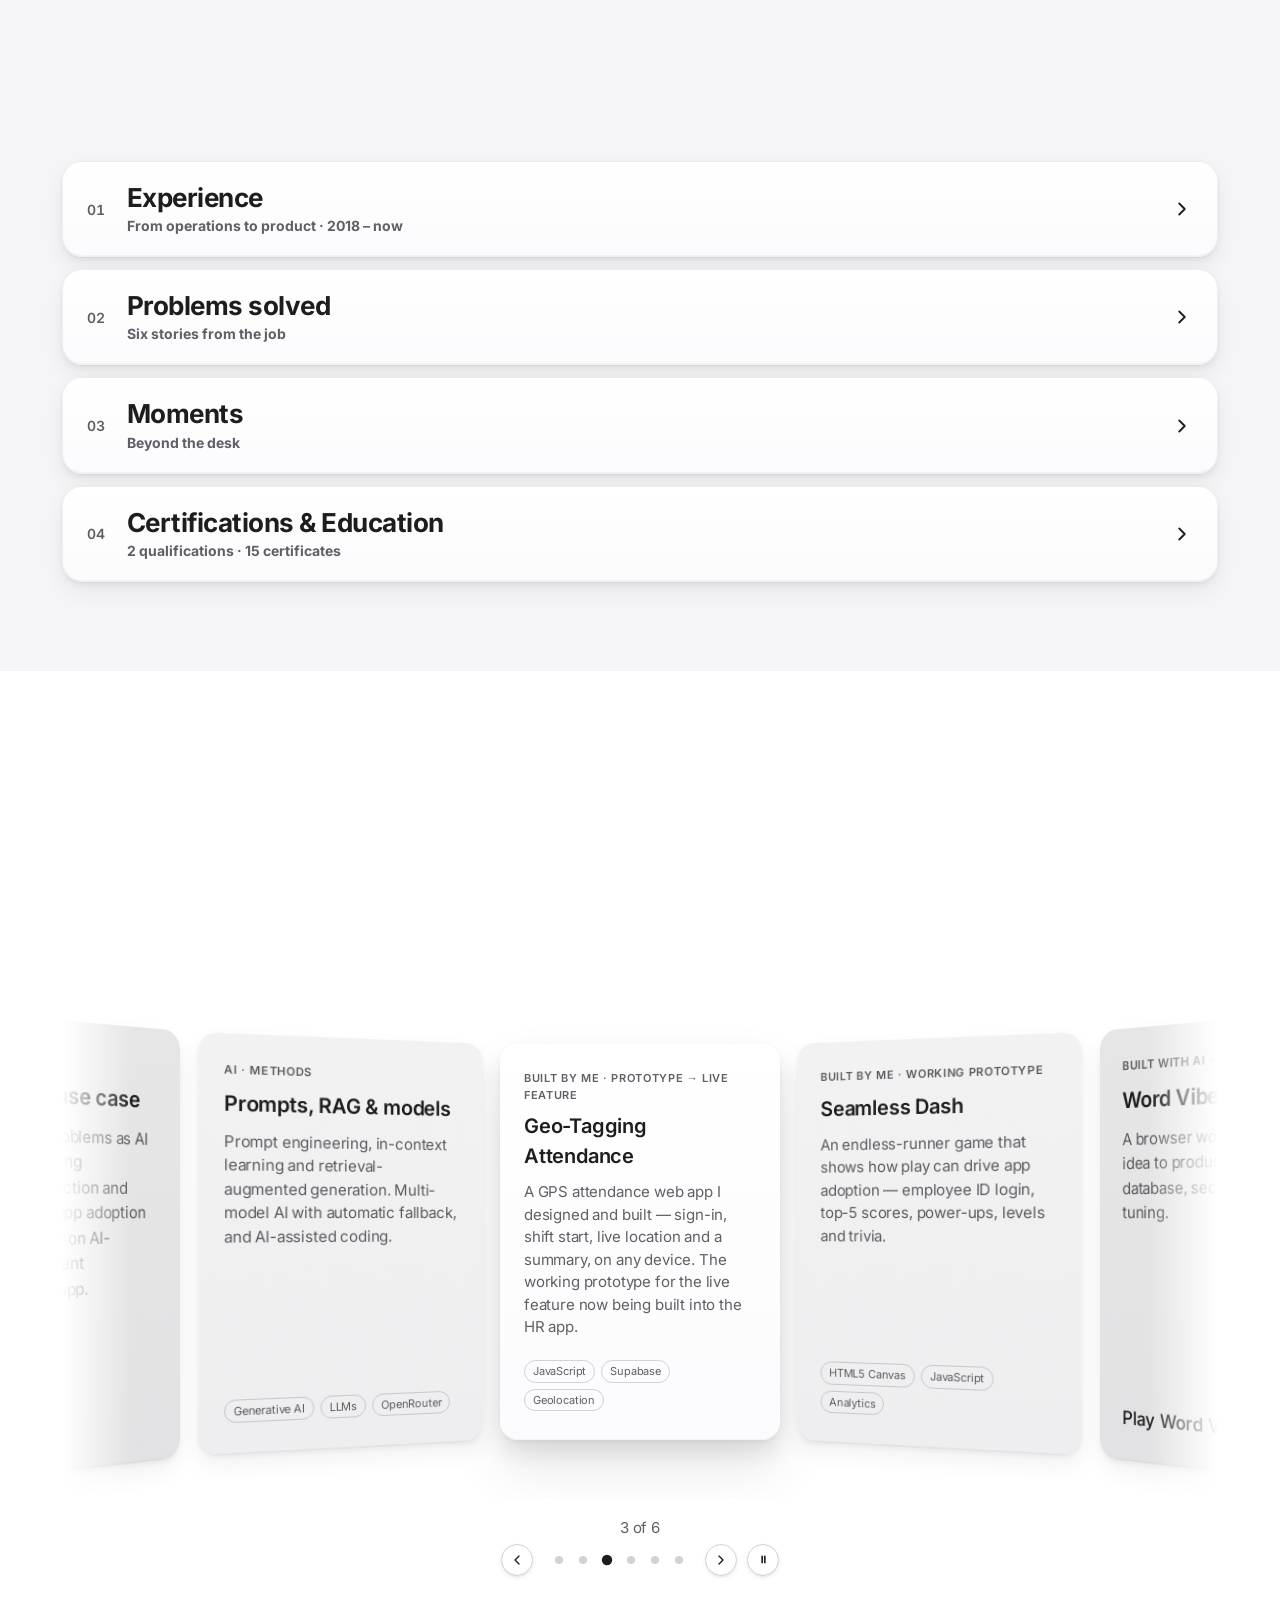
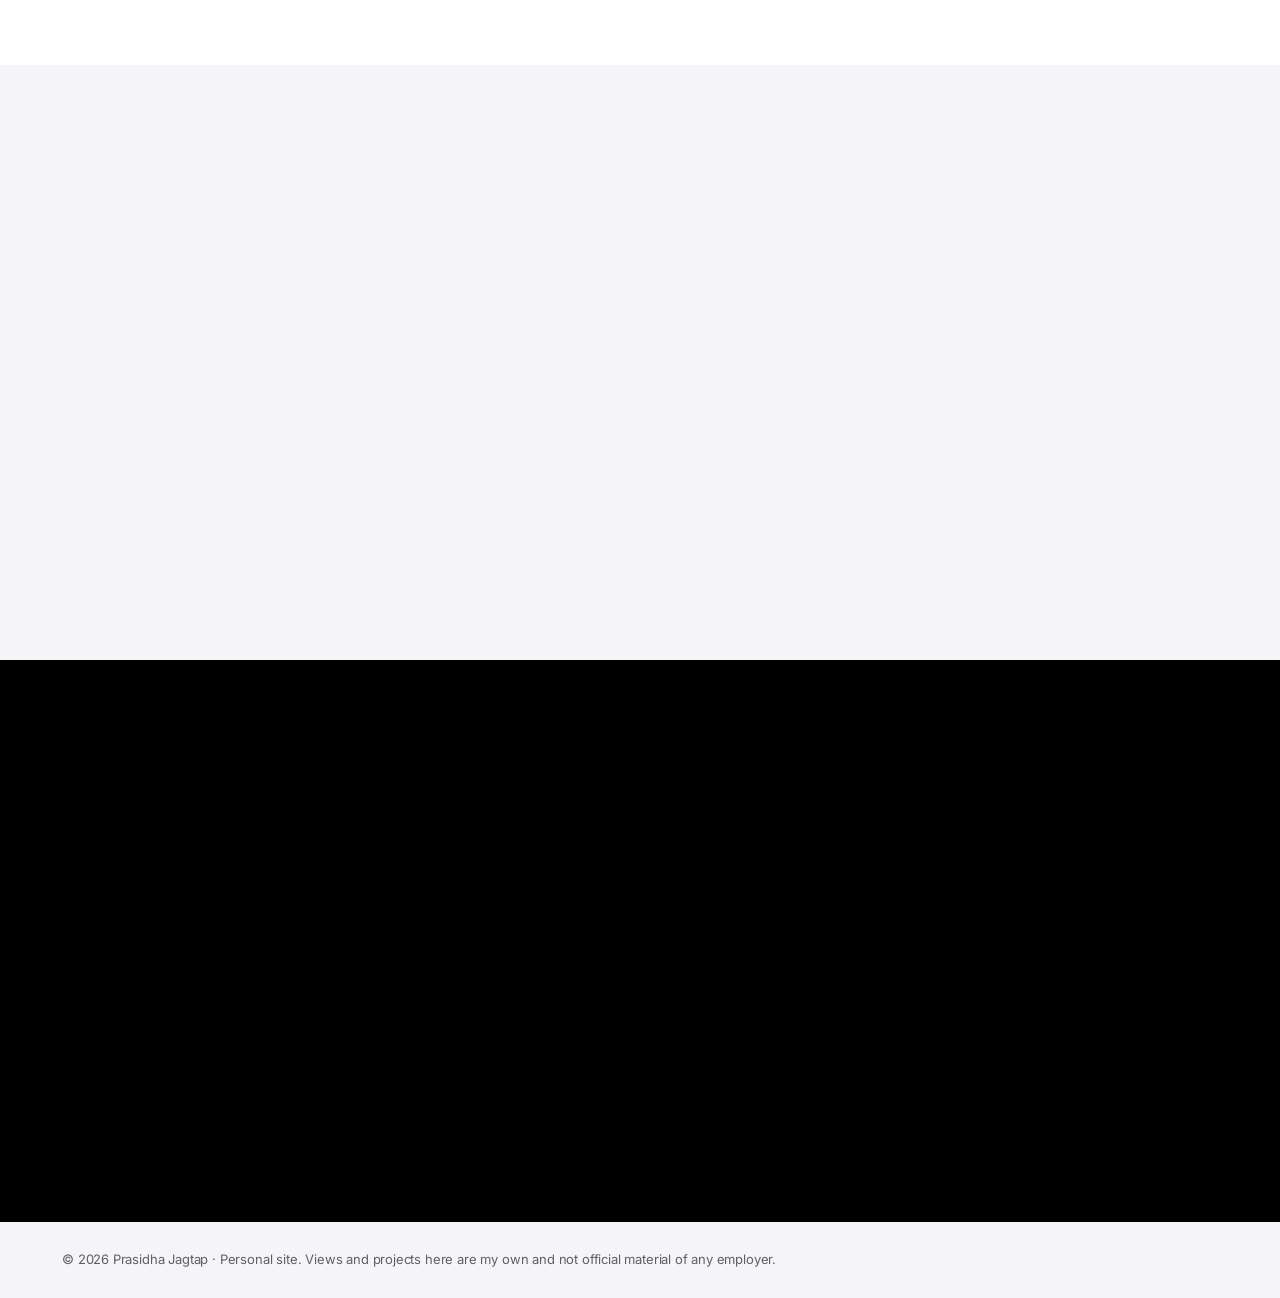
==== commit 1c4763d1: "Keyboard-safe centred windows, calm feedback, self-playing carousels - Feedback, contact form and "W" ====
--- a/index.html
+++ b/index.html
@@ -7,7 +7,7 @@
 <html lang="en-IN" data-developer="Prasidha Jagtap">
 <head>
   <meta charset="utf-8">
-  <meta name="viewport" content="width=device-width, initial-scale=1, viewport-fit=cover">
+  <meta name="viewport" content="width=device-width, initial-scale=1, viewport-fit=cover, interactive-widget=resizes-content">
   <meta http-equiv="X-UA-Compatible" content="IE=edge">
   <!-- Security: only this site's own files may load (plus the private visit counter); no injected scripts, frames or plugins -->
   <meta http-equiv="Content-Security-Policy" content="default-src 'self'; script-src 'self'; style-src 'self'; font-src 'self'; img-src 'self' data:; connect-src 'self' https://vibbknwnszoescejukud.supabase.co; object-src 'none'; base-uri 'self'; form-action 'none'; frame-src 'none'; upgrade-insecure-requests">
@@ -48,8 +48,8 @@
   <meta name="format-detection" content="telephone=no">
   <link rel="icon" href="data:image/svg+xml,%3Csvg xmlns='http://www.w3.org/2000/svg' viewBox='0 0 64 64'%3E%3Crect width='64' height='64' rx='14' fill='%23000'/%3E%3Ctext x='32' y='44' font-family='-apple-system,Helvetica,Arial' font-size='34' font-weight='700' fill='%23fff' text-anchor='middle'%3EP%3C/text%3E%3C/svg%3E">
   <link rel="apple-touch-icon" href="assets/prasidha.jpg">
-  <link rel="stylesheet" href="style.css?v=33">
-  <script src="theme-init.js?v=33"></script>
+  <link rel="stylesheet" href="style.css?v=36">
+  <script src="theme-init.js?v=36"></script>
 
   <!-- ===== Structured data: tells Google and AI search who this page is about ===== -->
   <script type="application/ld+json">
@@ -291,7 +291,7 @@
         <p class="kicker reveal">Explore</p>
         <h2 class="reveal">My story, in chapters.</h2>
 
-        <div class="stack-acc" data-accordion>
+        <div class="stack-acc">
 
           <!-- 01 Experience -->
           <article class="acc" id="experience">
@@ -736,20 +736,12 @@
     <div class="fb-backdrop" data-fb-close></div>
     <div class="fb-card" role="dialog" aria-modal="true" aria-labelledby="fb-title">
       <div class="fb-top">
-        <button type="button" class="fb-x" data-fb-close aria-label="Close feedback"><svg viewBox="0 0 24 24" fill="none" stroke="currentColor" stroke-width="2.4" stroke-linecap="round" aria-hidden="true"><path d="M6 6l12 12M18 6L6 18"/></svg></button>
         <div class="fb-progress" data-fb-progress aria-hidden="true"></div>
       </div>
       <p class="fb-cheer" data-fb-cheer aria-live="polite"></p>
       <div class="fb-stage" data-fb-stage></div>
       <div class="fb-foot" data-fb-foot hidden>
         <button type="button" class="btn btn-solid btn-3d fb-next" data-fb-next>Skip</button>
-      </div>
-      <div class="fb-confirm" data-fb-confirm hidden>
-        <p class="fb-confirm-title" data-fb-confirm-text>So close!</p>
-        <div class="fb-confirm-actions">
-          <button type="button" class="btn btn-solid btn-3d" data-fb-stay>Keep going</button>
-          <button type="button" class="fb-skip" data-fb-leave>Leave anyway</button>
-        </div>
       </div>
     </div>
   </div>
@@ -816,7 +808,7 @@
     </div>
   </div>
 
-  <script src="site-config.js?v=33" defer></script>
-  <script src="main.js?v=33" defer></script>
+  <script src="site-config.js?v=36" defer></script>
+  <script src="main.js?v=36" defer></script>
 </body>
 </html>
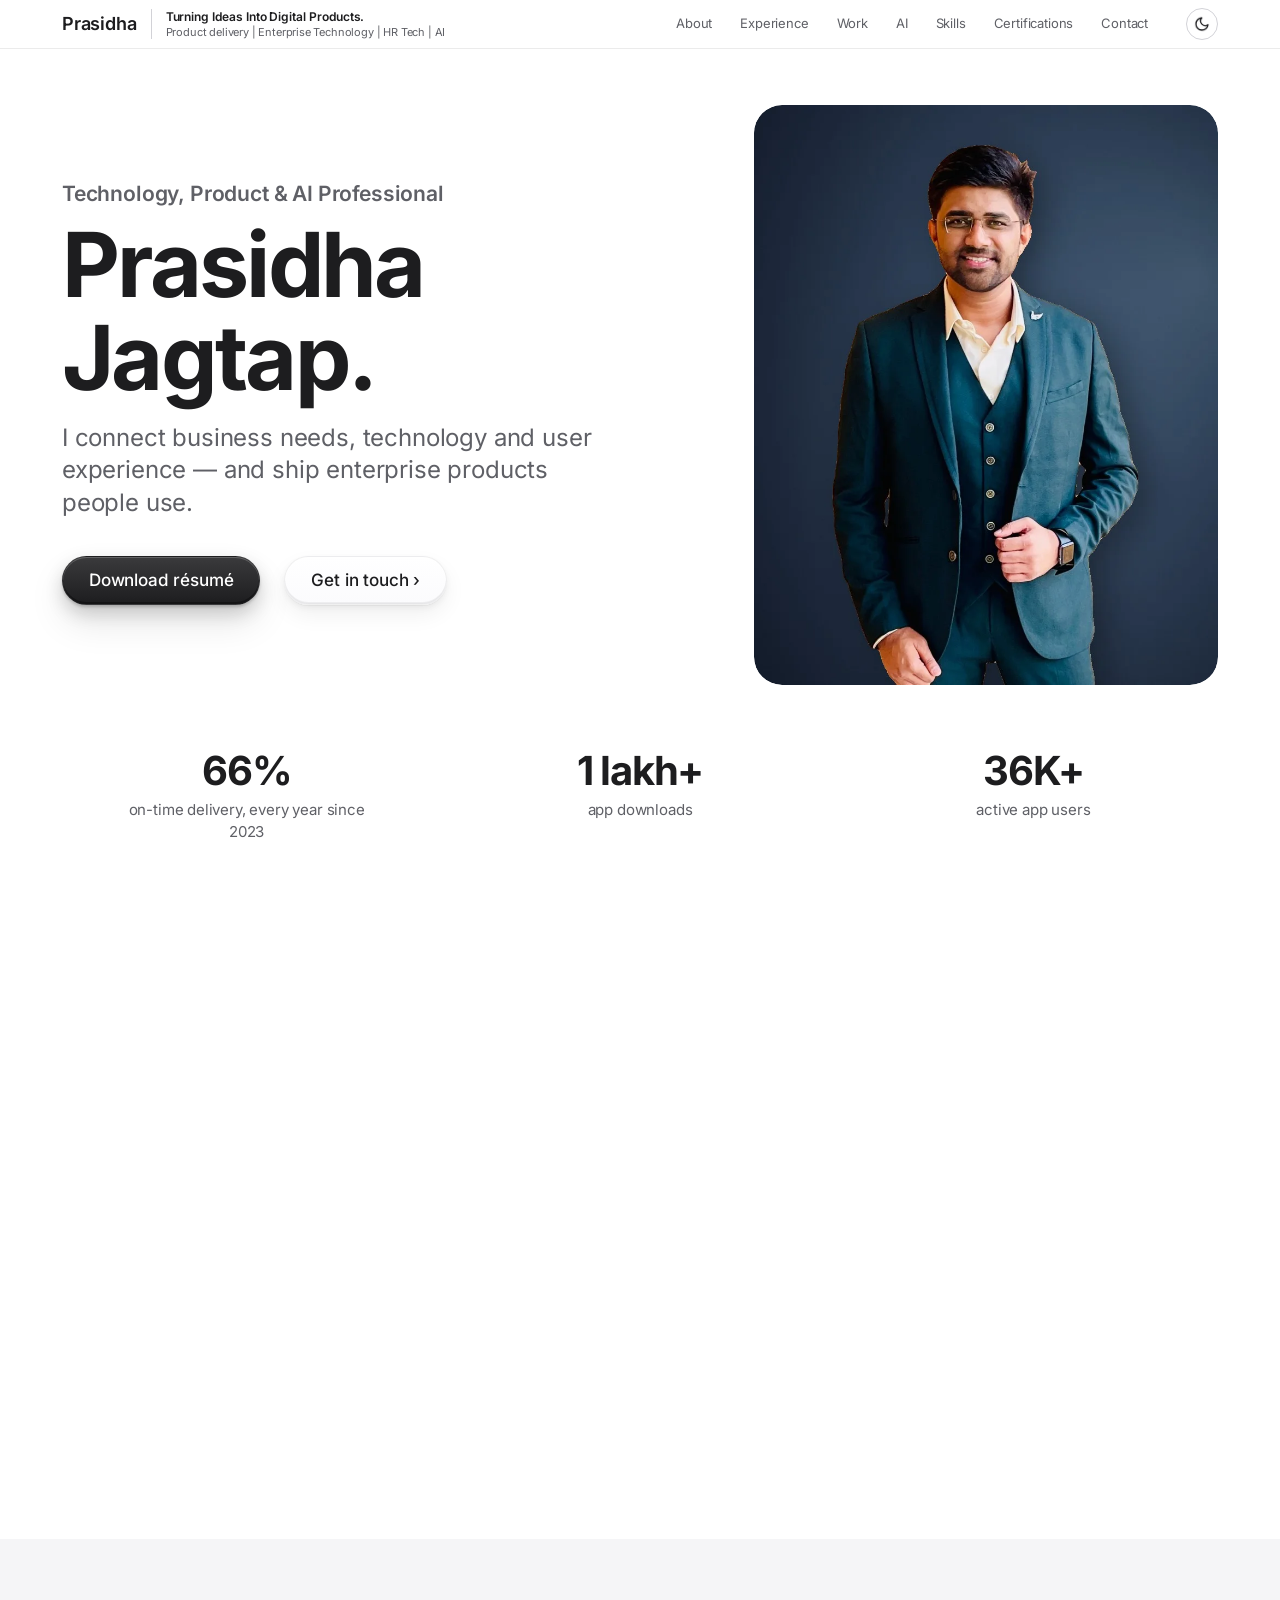
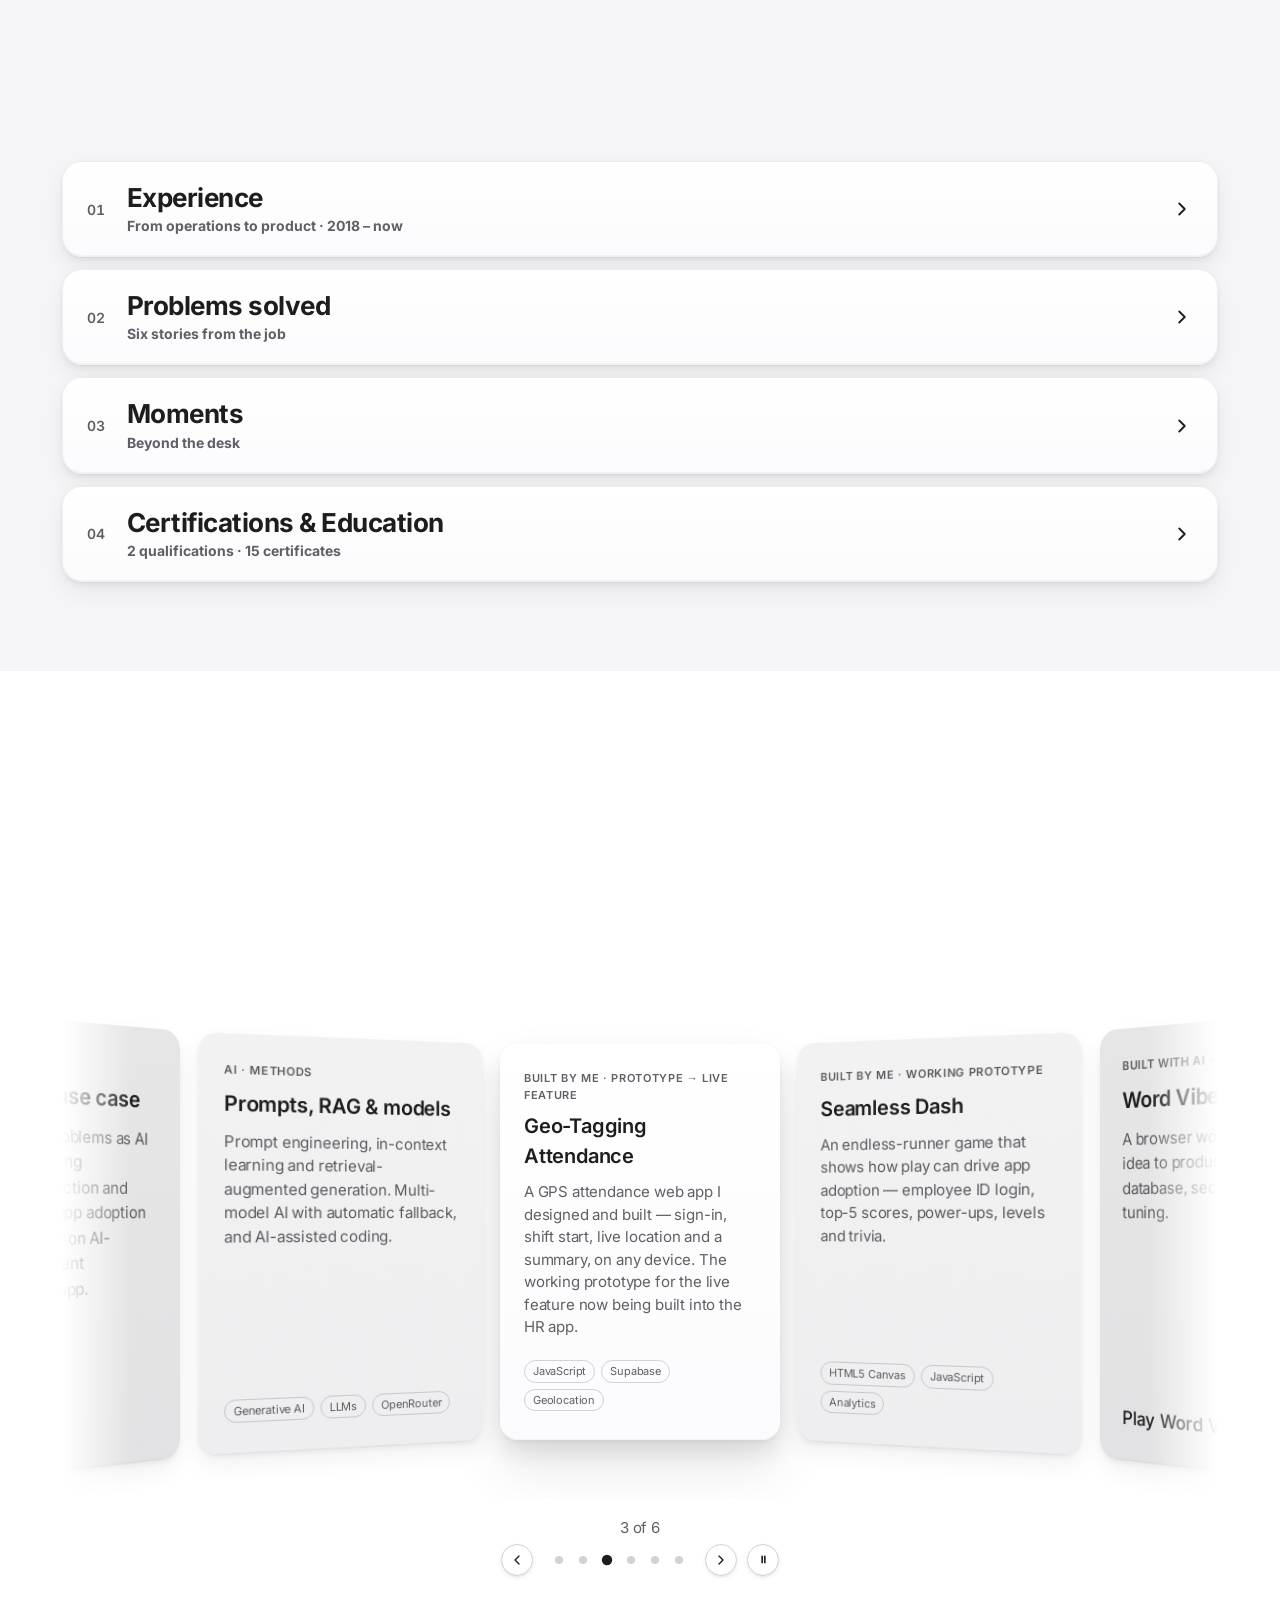
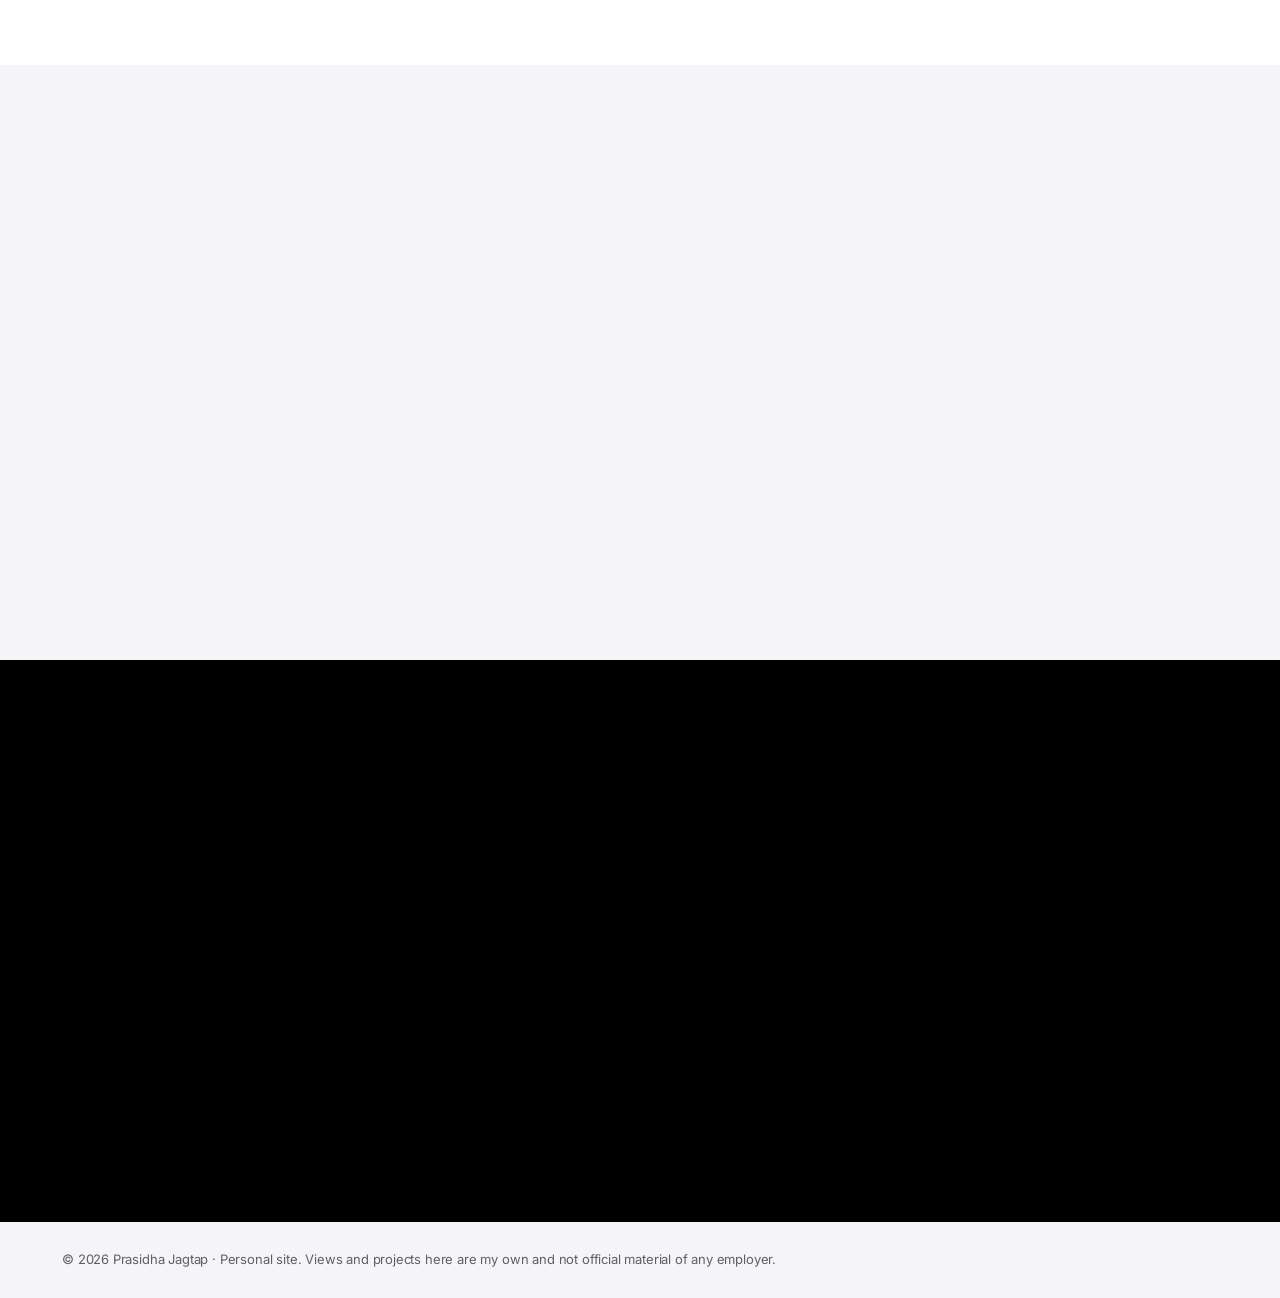
==== commit 5c3b411f: "Feedback end screen: only "Done" (remove Email me) - The thank-you screen always shows one Done butt" ====
--- a/index.html
+++ b/index.html
@@ -48,8 +48,8 @@
   <meta name="format-detection" content="telephone=no">
   <link rel="icon" href="data:image/svg+xml,%3Csvg xmlns='http://www.w3.org/2000/svg' viewBox='0 0 64 64'%3E%3Crect width='64' height='64' rx='14' fill='%23000'/%3E%3Ctext x='32' y='44' font-family='-apple-system,Helvetica,Arial' font-size='34' font-weight='700' fill='%23fff' text-anchor='middle'%3EP%3C/text%3E%3C/svg%3E">
   <link rel="apple-touch-icon" href="assets/prasidha.jpg">
-  <link rel="stylesheet" href="style.css?v=36">
-  <script src="theme-init.js?v=36"></script>
+  <link rel="stylesheet" href="style.css?v=37">
+  <script src="theme-init.js?v=37"></script>
 
   <!-- ===== Structured data: tells Google and AI search who this page is about ===== -->
   <script type="application/ld+json">
@@ -808,7 +808,7 @@
     </div>
   </div>
 
-  <script src="site-config.js?v=36" defer></script>
-  <script src="main.js?v=36" defer></script>
+  <script src="site-config.js?v=37" defer></script>
+  <script src="main.js?v=37" defer></script>
 </body>
 </html>
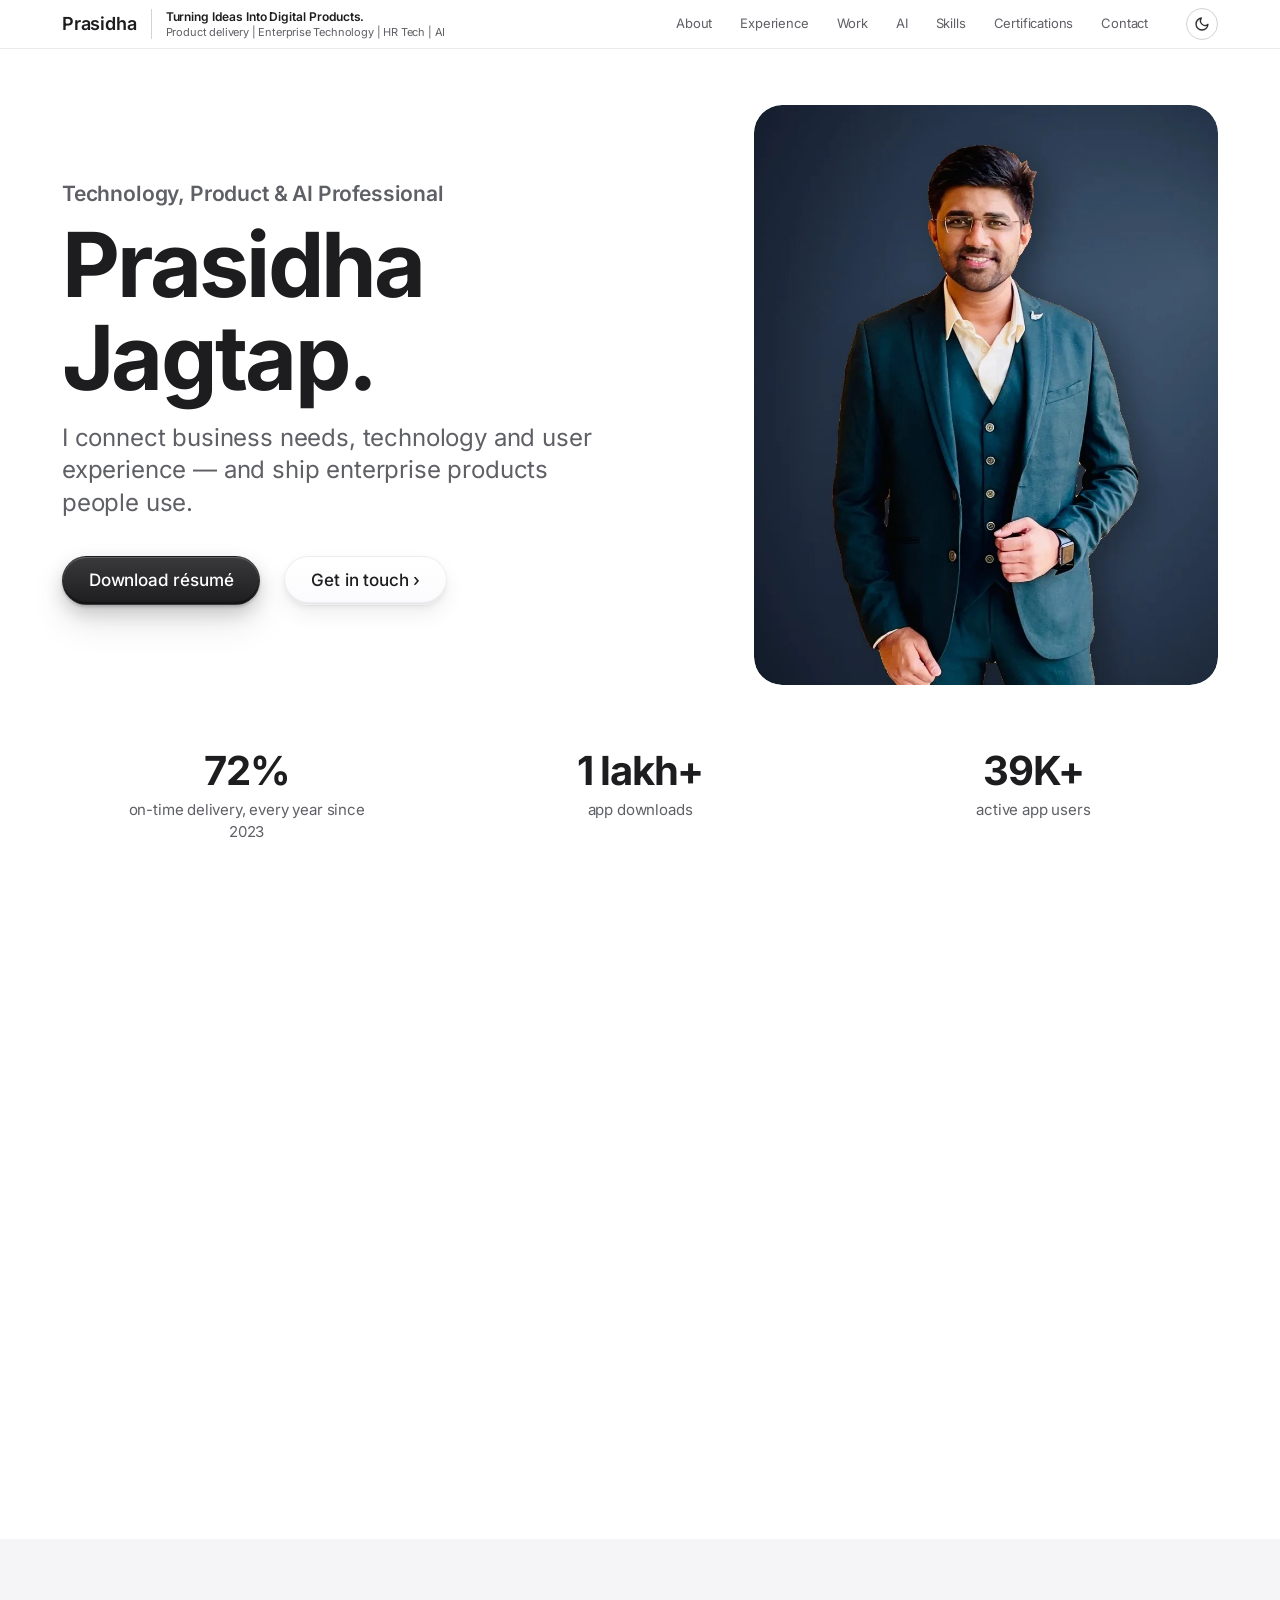
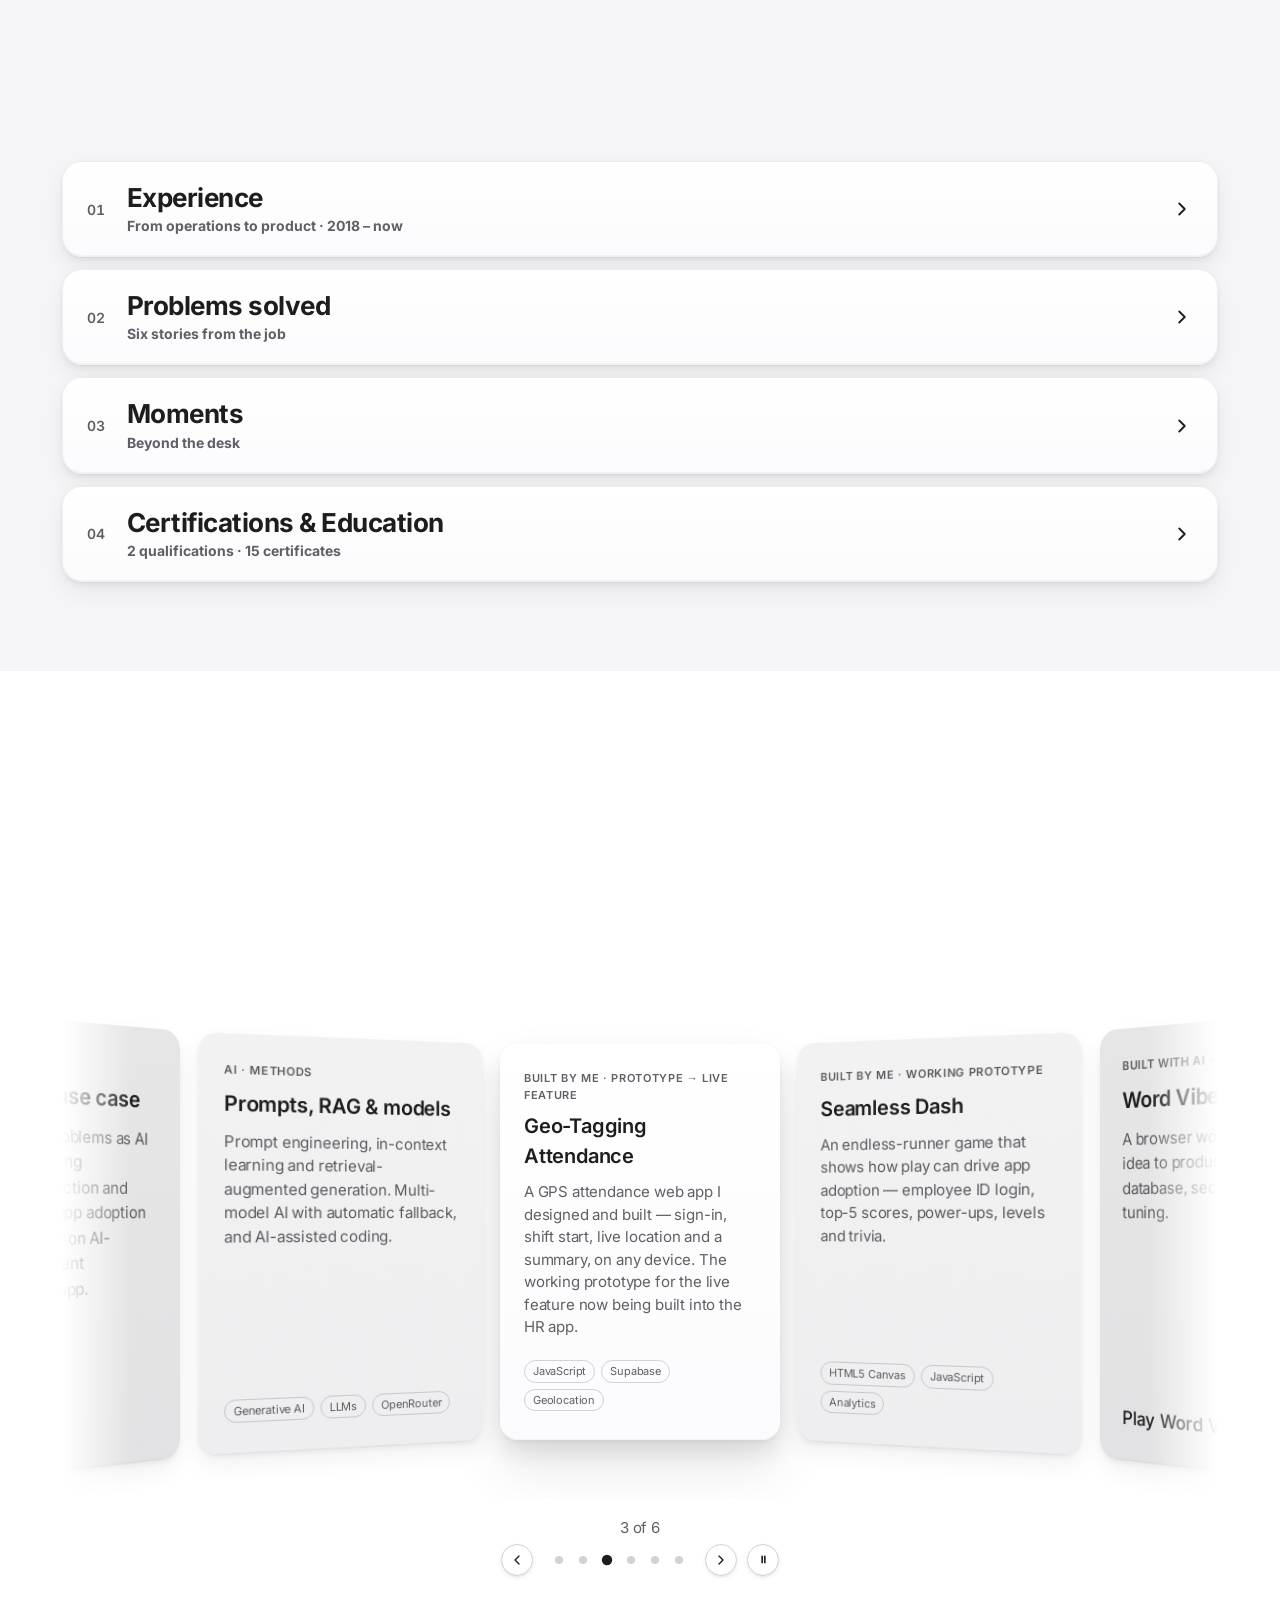
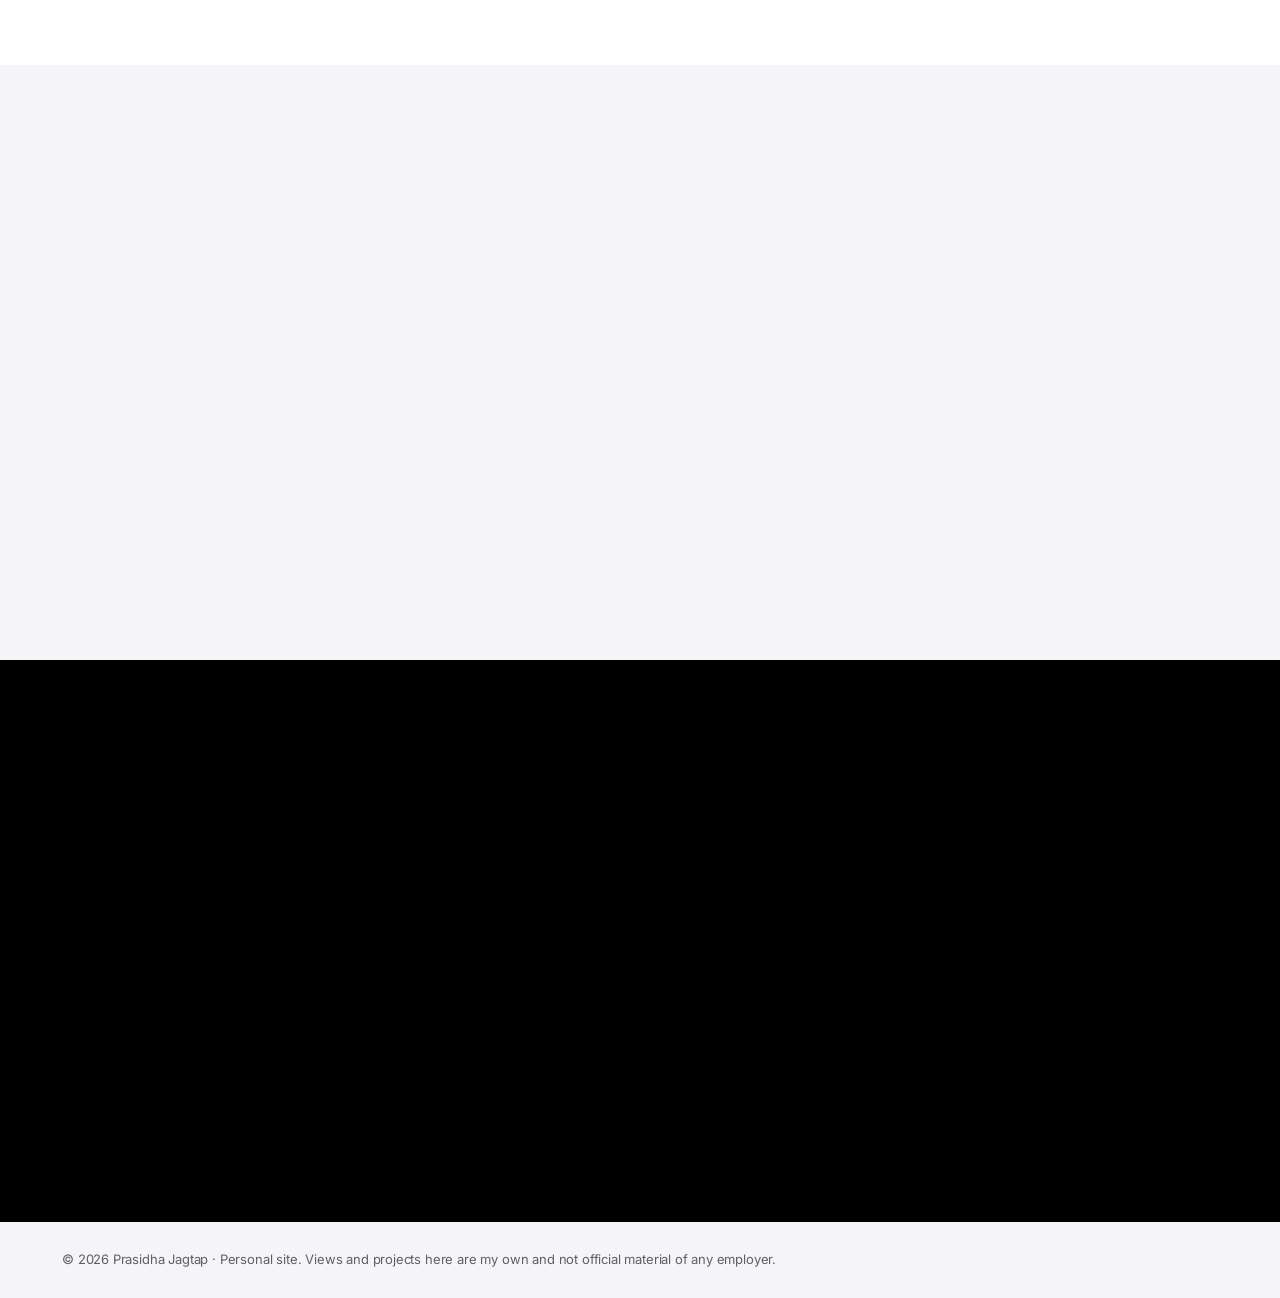
==== commit db498ee6: "Spam guard: "Needs review" above the normal limit, stop message above 30 - Limits unchanged (3 votes" ====
--- a/index.html
+++ b/index.html
@@ -48,8 +48,8 @@
   <meta name="format-detection" content="telephone=no">
   <link rel="icon" href="data:image/svg+xml,%3Csvg xmlns='http://www.w3.org/2000/svg' viewBox='0 0 64 64'%3E%3Crect width='64' height='64' rx='14' fill='%23000'/%3E%3Ctext x='32' y='44' font-family='-apple-system,Helvetica,Arial' font-size='34' font-weight='700' fill='%23fff' text-anchor='middle'%3EP%3C/text%3E%3C/svg%3E">
   <link rel="apple-touch-icon" href="assets/prasidha.jpg">
-  <link rel="stylesheet" href="style.css?v=37">
-  <script src="theme-init.js?v=37"></script>
+  <link rel="stylesheet" href="style.css?v=38">
+  <script src="theme-init.js?v=38"></script>
 
   <!-- ===== Structured data: tells Google and AI search who this page is about ===== -->
   <script type="application/ld+json">
@@ -808,7 +808,7 @@
     </div>
   </div>
 
-  <script src="site-config.js?v=37" defer></script>
-  <script src="main.js?v=37" defer></script>
+  <script src="site-config.js?v=38" defer></script>
+  <script src="main.js?v=38" defer></script>
 </body>
 </html>
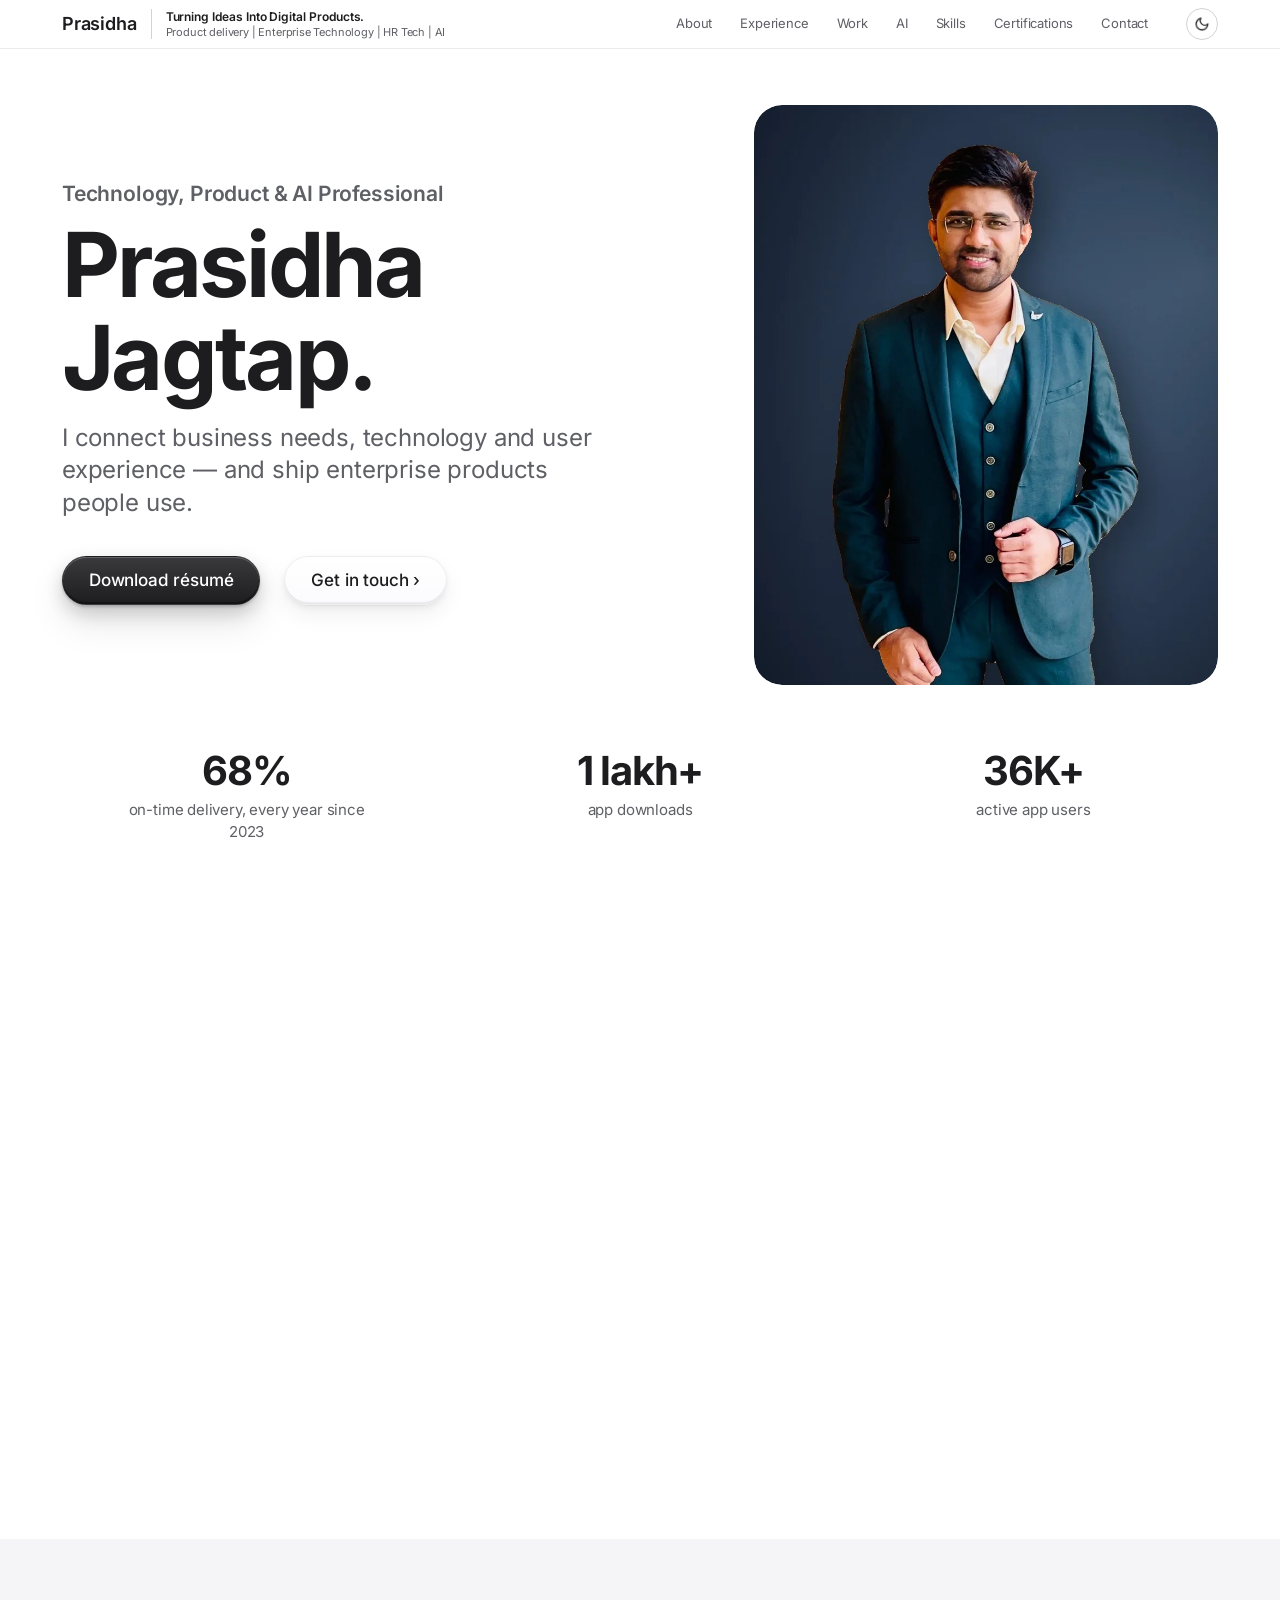
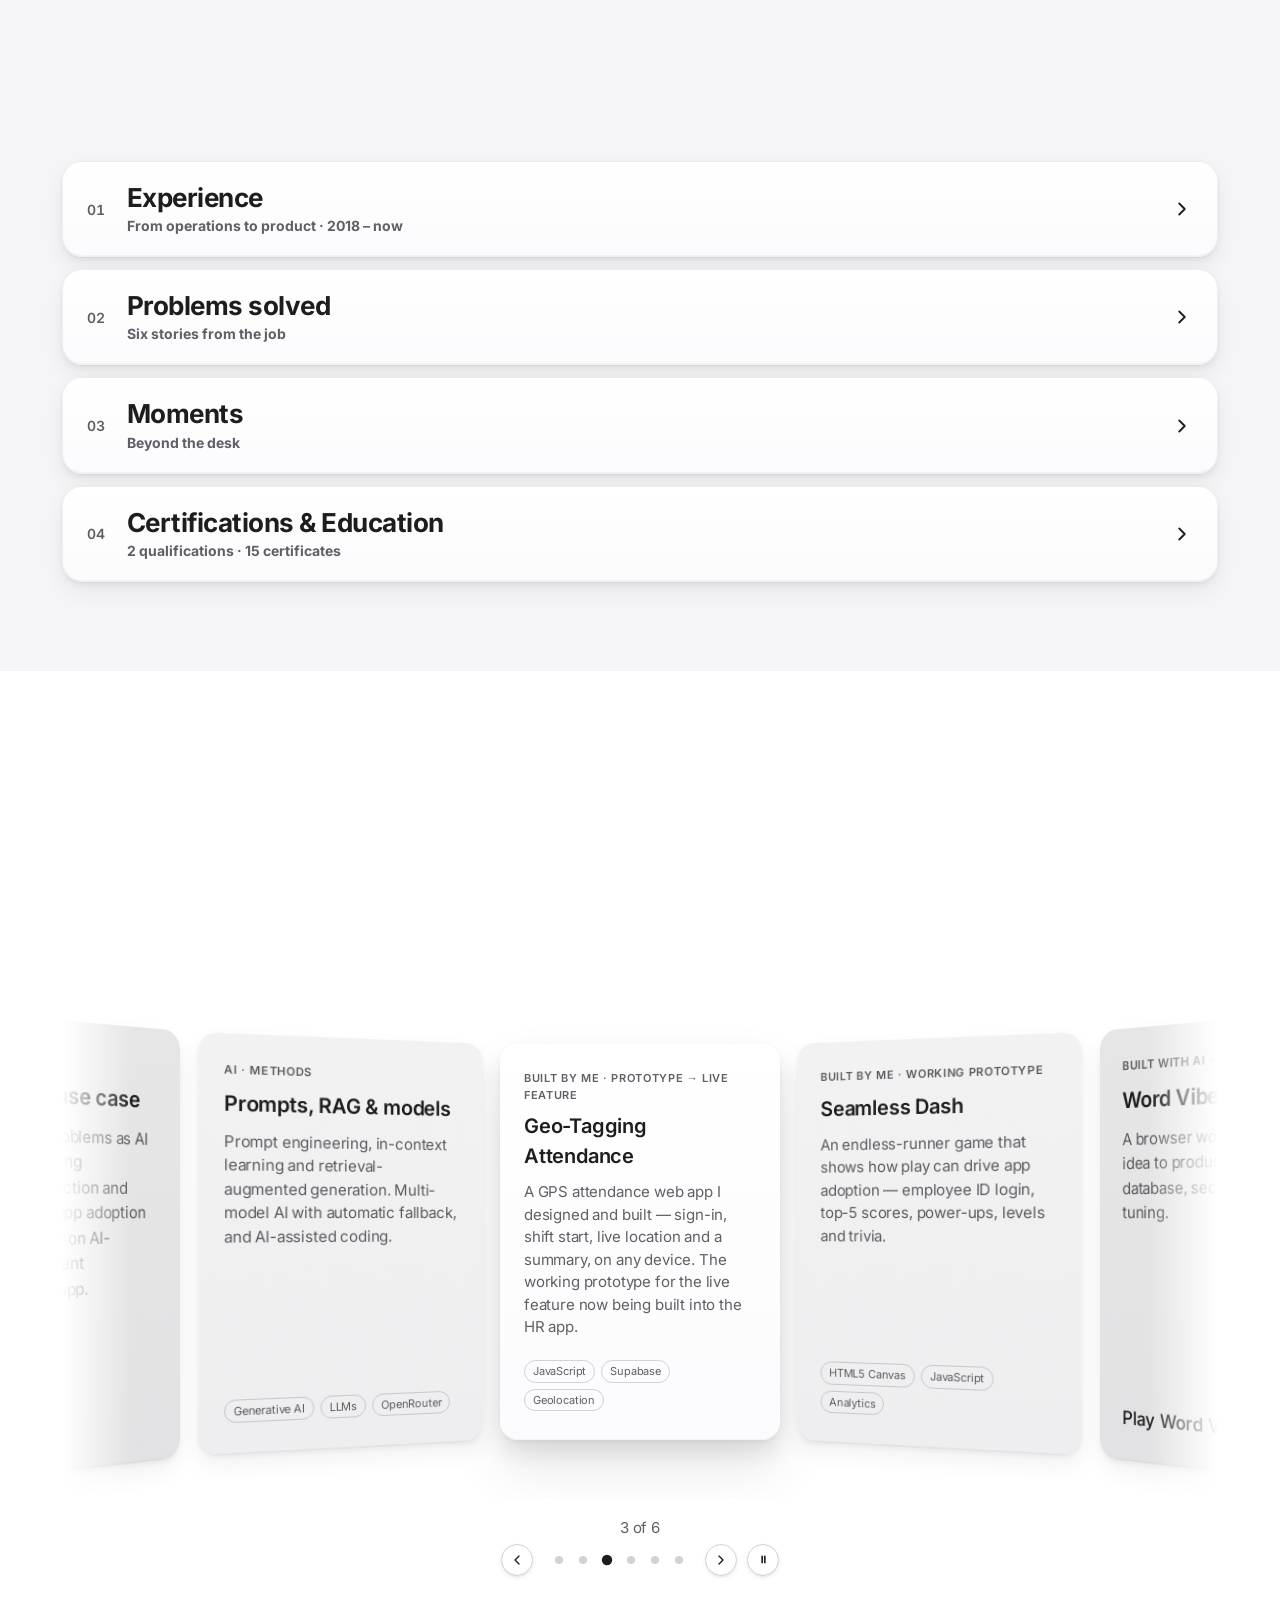
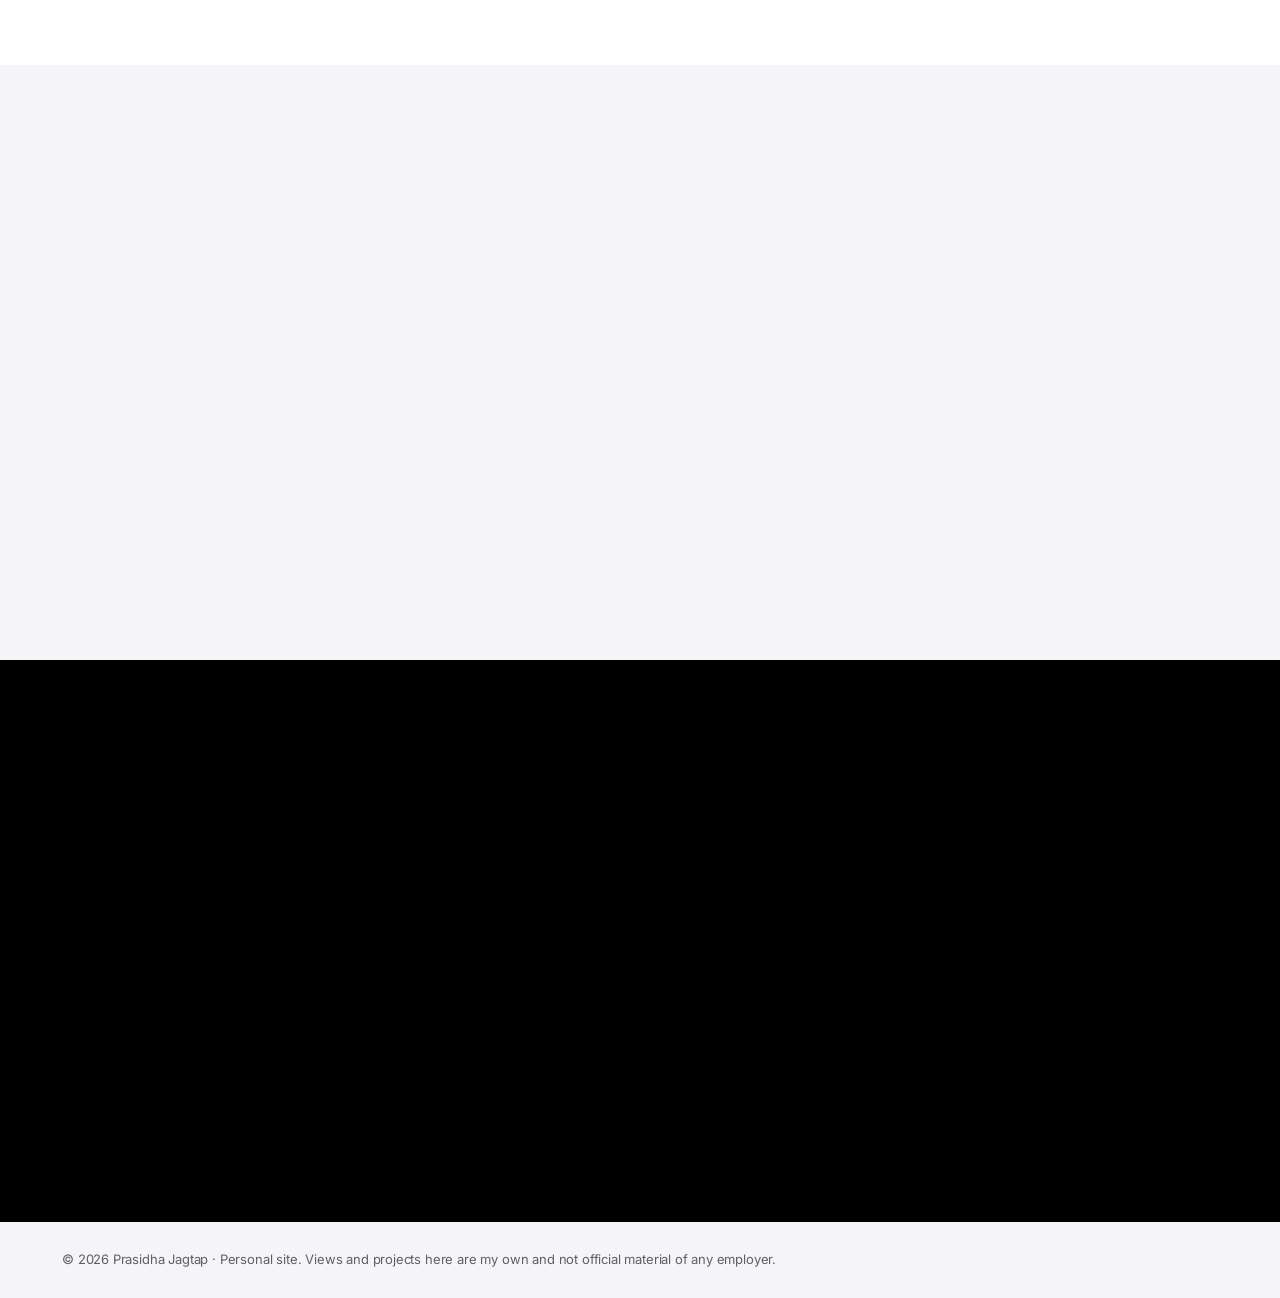
==== commit 12075071: "Never block viewing: no stop message for page views - The "Whoa, speedy fingers!" message now only f" ====
--- a/index.html
+++ b/index.html
@@ -48,8 +48,8 @@
   <meta name="format-detection" content="telephone=no">
   <link rel="icon" href="data:image/svg+xml,%3Csvg xmlns='http://www.w3.org/2000/svg' viewBox='0 0 64 64'%3E%3Crect width='64' height='64' rx='14' fill='%23000'/%3E%3Ctext x='32' y='44' font-family='-apple-system,Helvetica,Arial' font-size='34' font-weight='700' fill='%23fff' text-anchor='middle'%3EP%3C/text%3E%3C/svg%3E">
   <link rel="apple-touch-icon" href="assets/prasidha.jpg">
-  <link rel="stylesheet" href="style.css?v=38">
-  <script src="theme-init.js?v=38"></script>
+  <link rel="stylesheet" href="style.css?v=39">
+  <script src="theme-init.js?v=39"></script>
 
   <!-- ===== Structured data: tells Google and AI search who this page is about ===== -->
   <script type="application/ld+json">
@@ -808,7 +808,7 @@
     </div>
   </div>
 
-  <script src="site-config.js?v=38" defer></script>
-  <script src="main.js?v=38" defer></script>
+  <script src="site-config.js?v=39" defer></script>
+  <script src="main.js?v=39" defer></script>
 </body>
 </html>
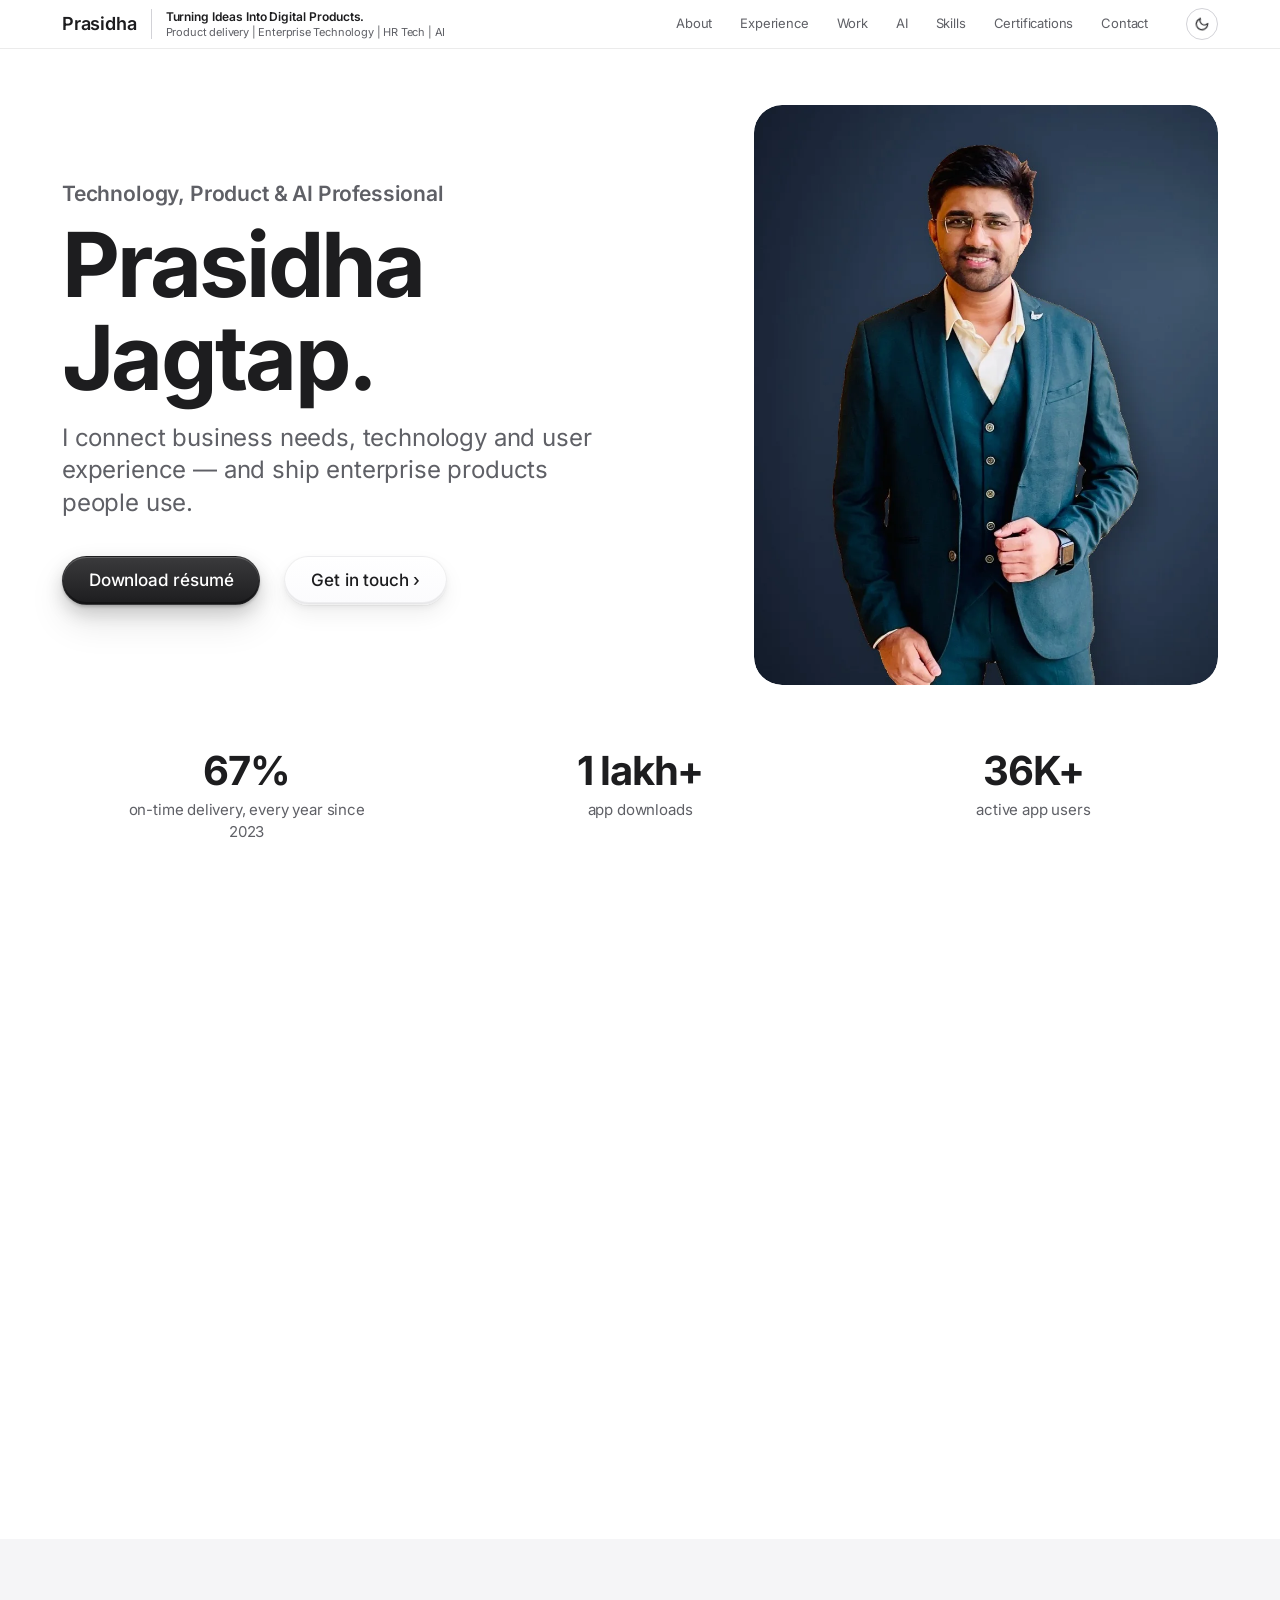
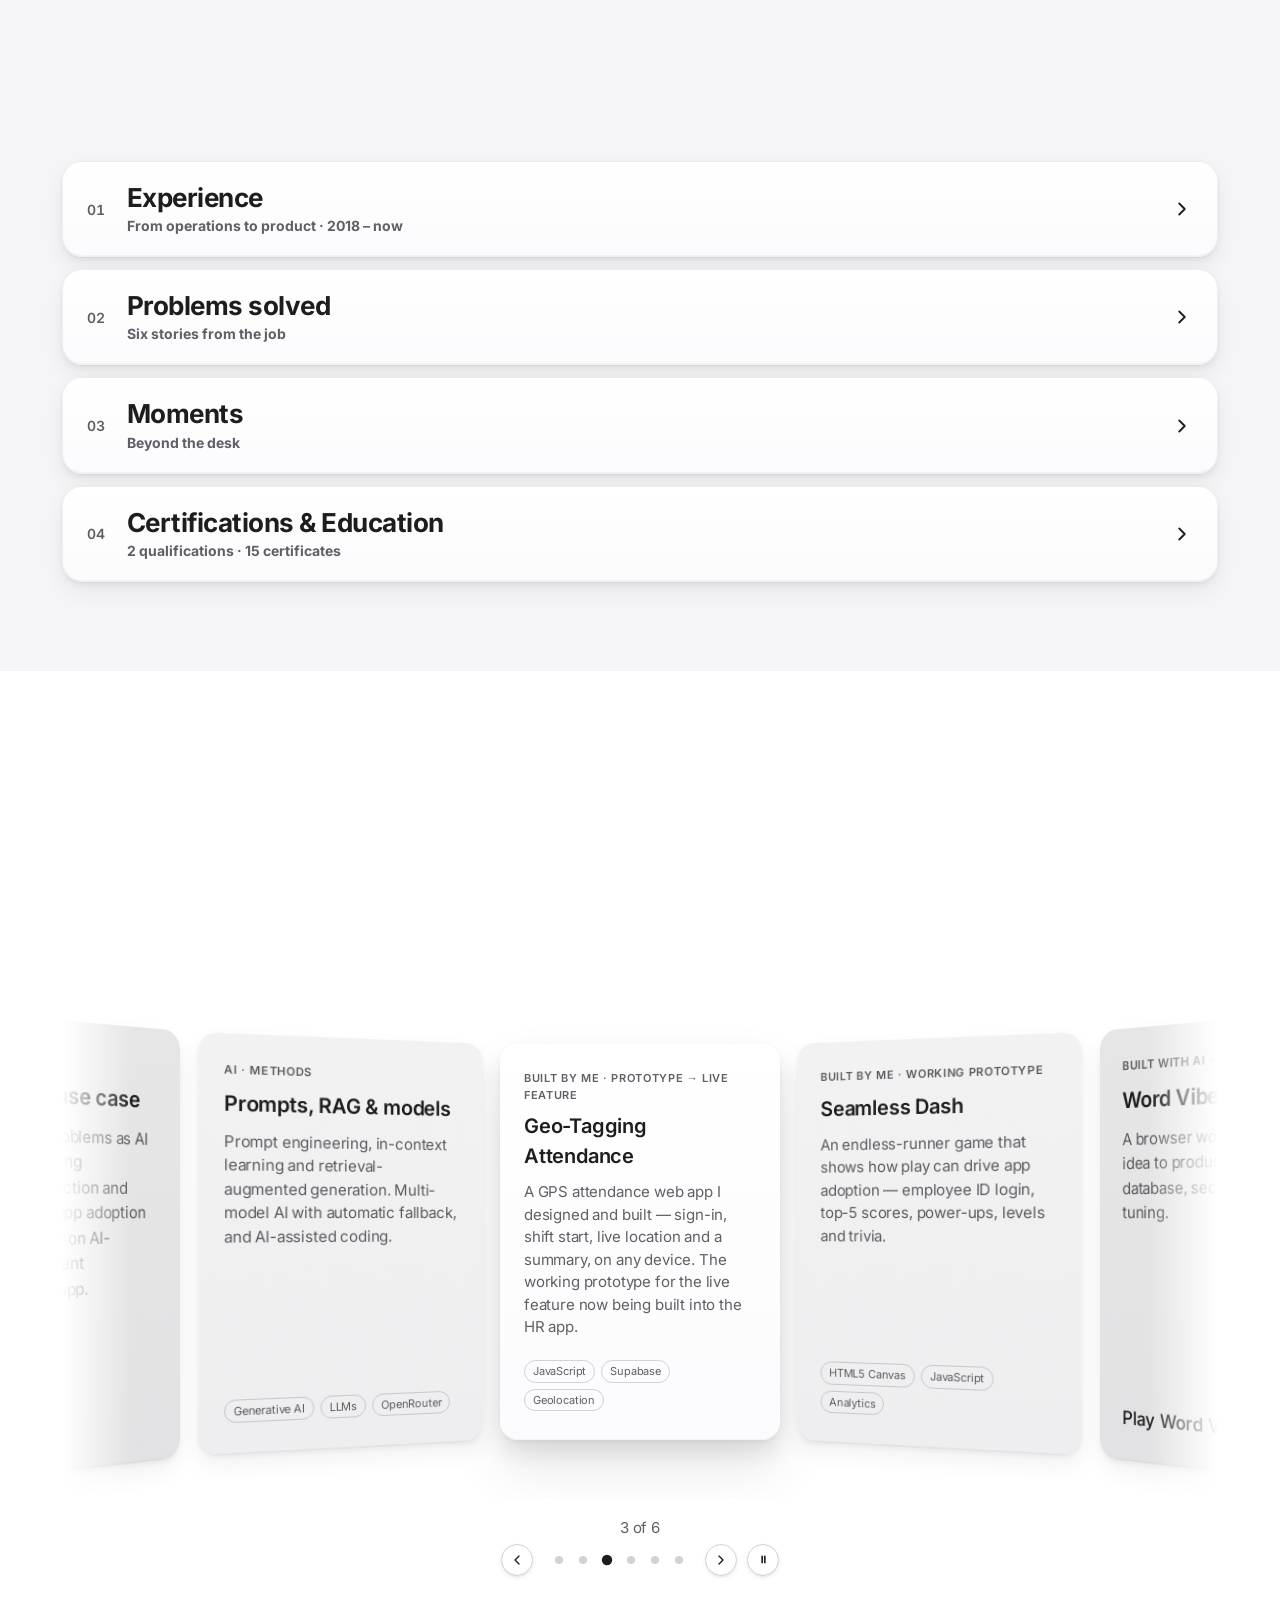
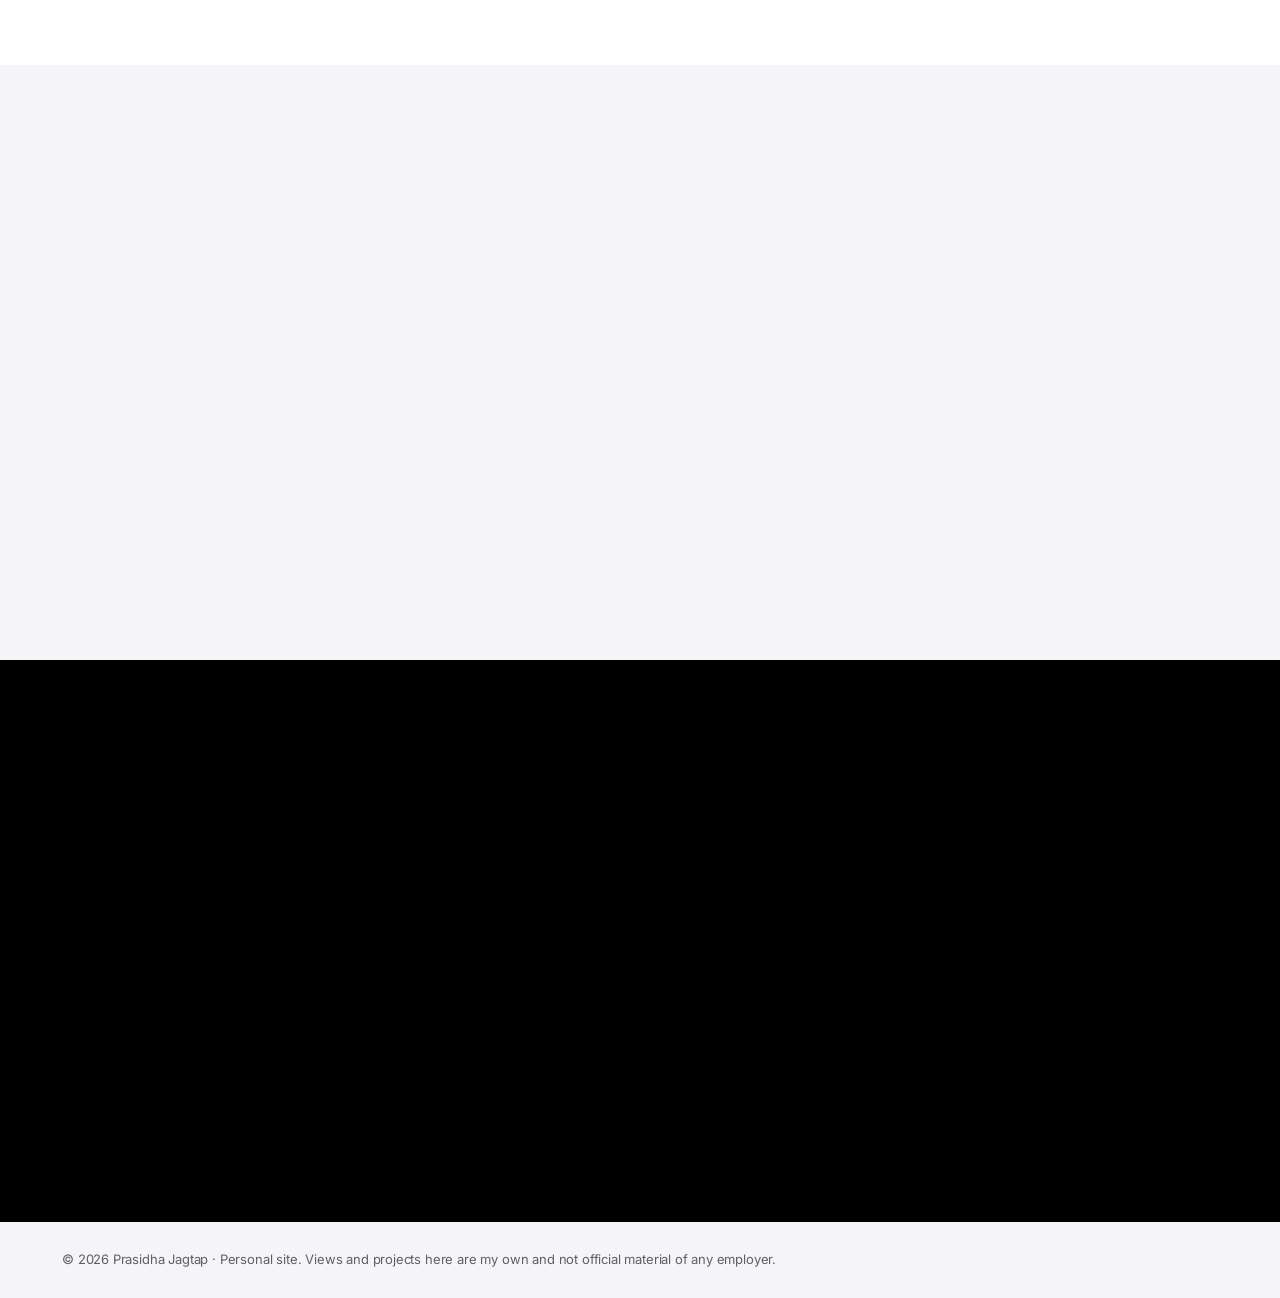
==== commit c89a9180: ""Want a website?" button: continuous shine sweep + pulsing ring - A light streak sweeps across the b" ====
--- a/index.html
+++ b/index.html
@@ -48,8 +48,8 @@
   <meta name="format-detection" content="telephone=no">
   <link rel="icon" href="data:image/svg+xml,%3Csvg xmlns='http://www.w3.org/2000/svg' viewBox='0 0 64 64'%3E%3Crect width='64' height='64' rx='14' fill='%23000'/%3E%3Ctext x='32' y='44' font-family='-apple-system,Helvetica,Arial' font-size='34' font-weight='700' fill='%23fff' text-anchor='middle'%3EP%3C/text%3E%3C/svg%3E">
   <link rel="apple-touch-icon" href="assets/prasidha.jpg">
-  <link rel="stylesheet" href="style.css?v=39">
-  <script src="theme-init.js?v=39"></script>
+  <link rel="stylesheet" href="style.css?v=40">
+  <script src="theme-init.js?v=40"></script>
 
   <!-- ===== Structured data: tells Google and AI search who this page is about ===== -->
   <script type="application/ld+json">
@@ -808,7 +808,7 @@
     </div>
   </div>
 
-  <script src="site-config.js?v=39" defer></script>
-  <script src="main.js?v=39" defer></script>
+  <script src="site-config.js?v=40" defer></script>
+  <script src="main.js?v=40" defer></script>
 </body>
 </html>
